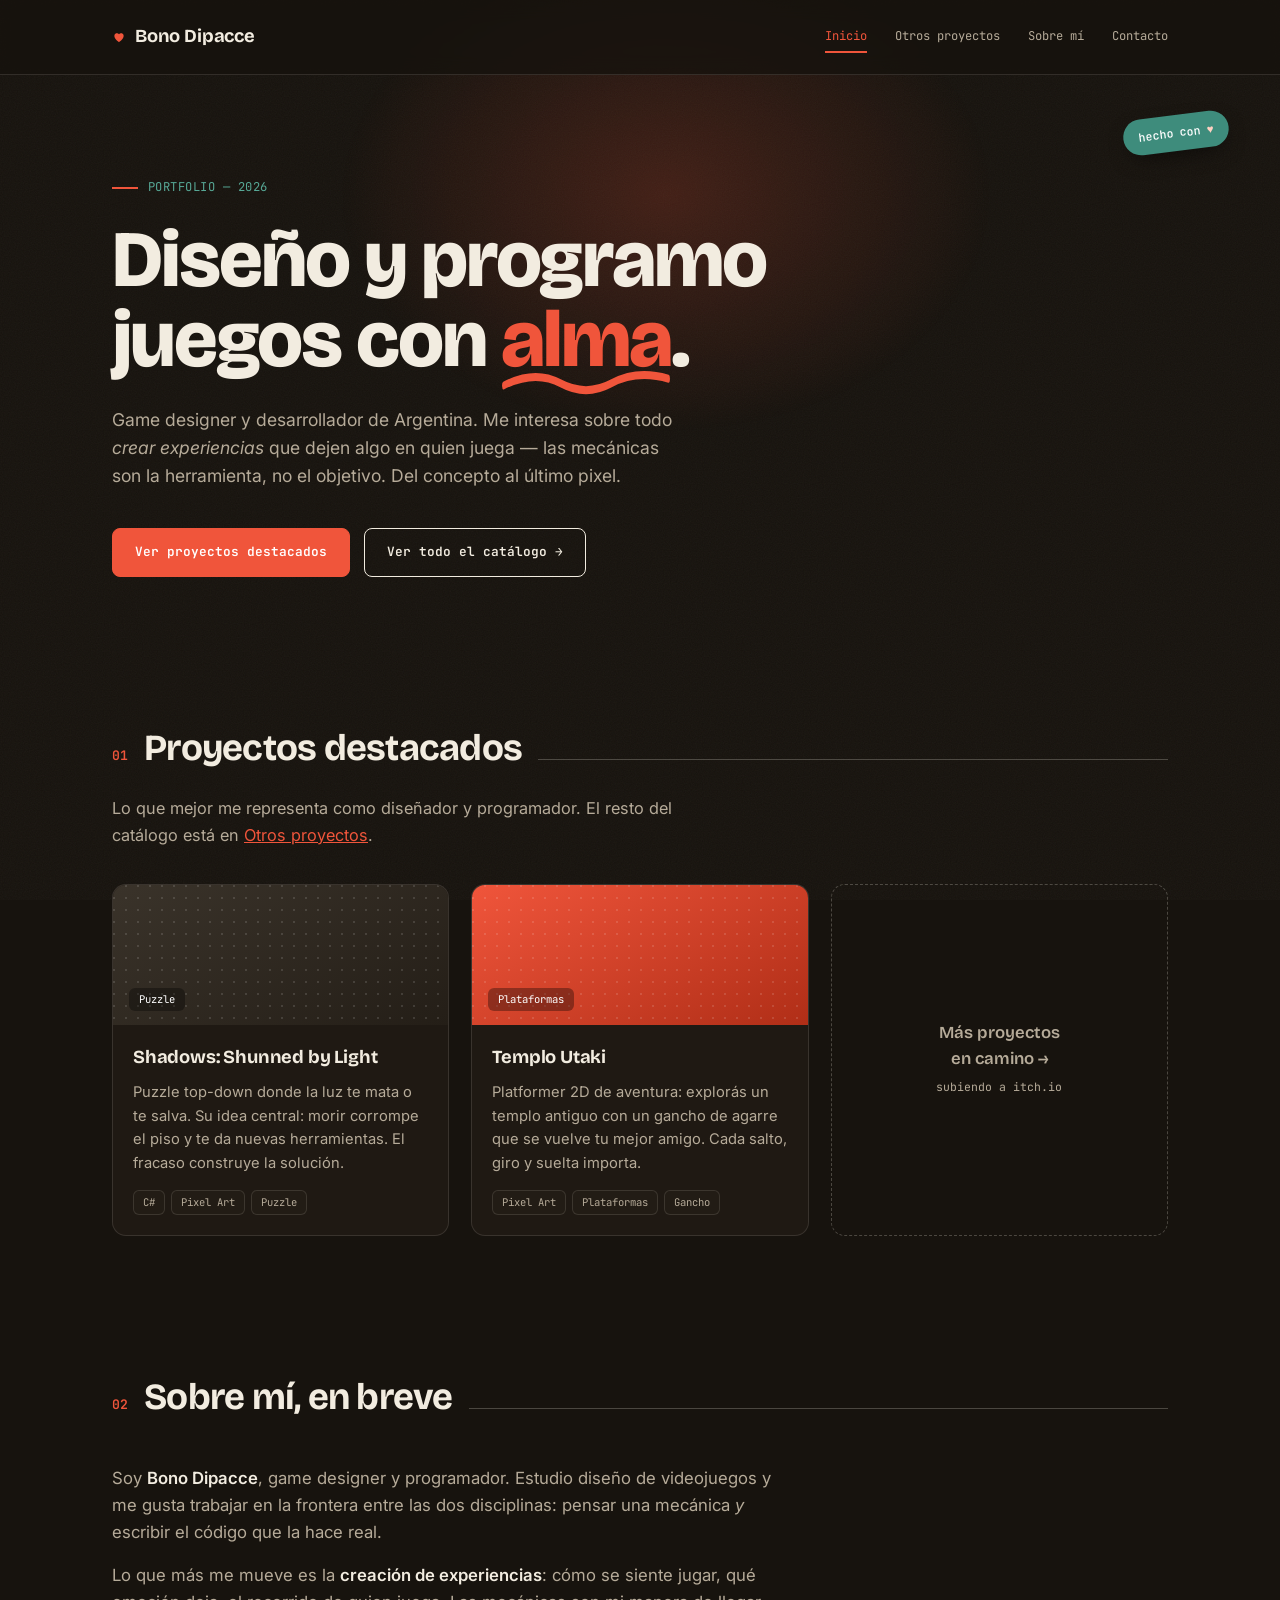
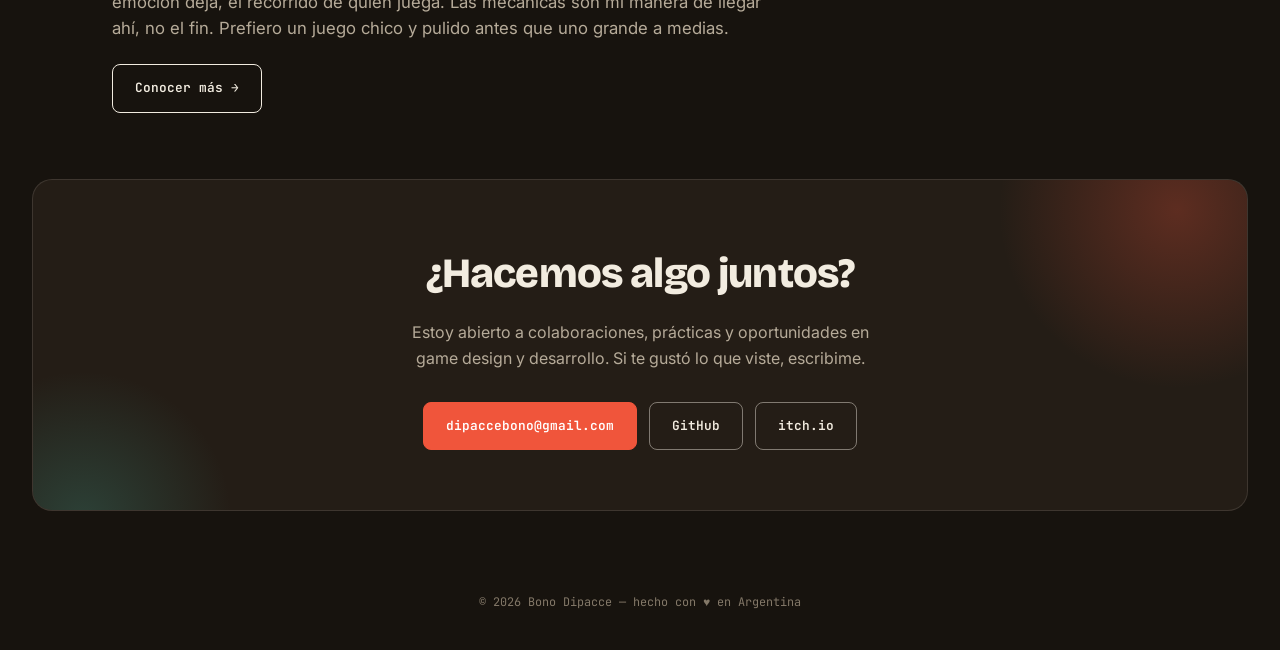
==== index.html @ 9566a3e2 "Portfolio inicial: sitio de game design/dev con casos de proyecto Co-Authored-By: Claude Opus 4.8 <n" ====
<!DOCTYPE html>
<html lang="es">
<head>
<meta charset="UTF-8">
<meta name="viewport" content="width=device-width, initial-scale=1.0">
<title>Bono Dipacce — Game Designer & Programador</title>
<link rel="preconnect" href="https://fonts.googleapis.com">
<link rel="preconnect" href="https://fonts.gstatic.com" crossorigin>
<link href="https://fonts.googleapis.com/css2?family=Bricolage+Grotesque:opsz,wght@12..96,400;12..96,600;12..96,700;12..96,800&family=Inter:wght@400;500;600&family=JetBrains+Mono:wght@400;500;600&display=swap" rel="stylesheet">
<link rel="stylesheet" href="style.css">
</head>
<body>

<header>
  <nav class="wrap">
    <div class="logo"><span class="logo-mark"></span>Bono Dipacce</div>
    <div class="navlinks">
      <a href="index.html" class="active">Inicio</a>
      <a href="proyectos.html">Otros proyectos</a>
      <a href="sobre-mi.html">Sobre mí</a>
      <a href="#contacto">Contacto</a>
    </div>
  </nav>
</header>

<section class="hero">
  <div class="hero-glow"></div>
  <span class="love-badge">hecho con <b>♥</b></span>
  <div class="wrap">
    <div class="eyebrow">PORTFOLIO — 2026</div>
    <h1 class="title">Diseño y programo<br>juegos con <em>alma</em>.</h1>
    <p class="hero-desc">Game designer y desarrollador de Argentina. Me interesa sobre todo <em>crear experiencias</em> que dejen algo en quien juega — las mecánicas son la herramienta, no el objetivo. Del concepto al último pixel.</p>
    <div class="hero-cta">
      <a href="#destacados" class="btn btn-fill">Ver proyectos destacados</a>
      <a href="proyectos.html" class="btn btn-ghost">Ver todo el catálogo →</a>
    </div>
  </div>
</section>

<section class="section" id="destacados">
  <div class="wrap">
    <div class="section-head">
      <span class="section-num">01</span>
      <span class="section-title">Proyectos destacados</span>
      <span class="section-line"></span>
    </div>
    <p class="section-sub">Lo que mejor me representa como diseñador y programador. El resto del catálogo está en <a href="proyectos.html" style="color:var(--red); text-decoration:underline;">Otros proyectos</a>.</p>

    <div class="grid">

      <!-- PROYECTO DESTACADO 1 — SHADOWS -->
      <a href="proyecto-shadows.html" class="card">
        <div class="card-art art-3d"><span class="card-chip">Puzzle</span></div>
        <div class="card-body">
          <div class="card-title">Shadows: Shunned by Light</div>
          <p class="card-desc">Puzzle top-down donde la luz te mata o te salva. Su idea central: morir corrompe el piso y te da nuevas herramientas. El fracaso construye la solución.</p>
          <div class="pills"><span class="pill">C#</span><span class="pill">Pixel Art</span><span class="pill">Puzzle</span></div>
        </div>
      </a>

      <!-- PROYECTO DESTACADO 2 — TEMPLO UTAKI -->
      <a href="proyecto-templo-utaki.html" class="card">
        <div class="card-art art-2d"><span class="card-chip">Plataformas</span></div>
        <div class="card-body">
          <div class="card-title">Templo Utaki</div>
          <p class="card-desc">Platformer 2D de aventura: explorás un templo antiguo con un gancho de agarre que se vuelve tu mejor amigo. Cada salto, giro y suelta importa.</p>
          <div class="pills"><span class="pill">Pixel Art</span><span class="pill">Plataformas</span><span class="pill">Gancho</span></div>
        </div>
      </a>

      <!-- PROYECTO DESTACADO 3 — PRÓXIMAMENTE -->
      <a href="proyectos.html" class="card-more">
        <span>Más proyectos<br>en camino →<br><small style="font-family:var(--font-mono);font-size:0.72rem;font-weight:400;">subiendo a itch.io</small></span>
      </a>

    </div>
  </div>
</section>

<section class="section" id="about-preview">
  <div class="wrap">
    <div class="section-head">
      <span class="section-num">02</span>
      <span class="section-title">Sobre mí, en breve</span>
      <span class="section-line"></span>
    </div>
    <div class="about-grid" style="grid-template-columns:1fr;">
      <div class="about-text">
        <p>Soy <strong>Bono Dipacce</strong>, game designer y programador. Estudio diseño de videojuegos y me gusta trabajar en la frontera entre las dos disciplinas: pensar una mecánica <em>y</em> escribir el código que la hace real.</p>
        <p>Lo que más me mueve es la <strong>creación de experiencias</strong>: cómo se siente jugar, qué emoción deja, el recorrido de quien juega. Las mecánicas son mi manera de llegar ahí, no el fin. Prefiero un juego chico y pulido antes que uno grande a medias.</p>
        <a href="sobre-mi.html" class="btn btn-ghost" style="margin-top:6px;">Conocer más →</a>
      </div>
    </div>
  </div>
</section>

<section id="contacto">
  <div class="contact">
    <h2>¿Hacemos algo juntos?</h2>
    <p>Estoy abierto a colaboraciones, prácticas y oportunidades en game design y desarrollo. Si te gustó lo que viste, escribime.</p>
    <div class="contact-links">
      <a href="mailto:dipaccebono@gmail.com" class="btn btn-fill">dipaccebono@gmail.com</a>
      <a href="https://github.com/Lyed01" target="_blank" rel="noopener" class="btn btn-ghost">GitHub</a>
      <a href="https://lyed01.itch.io" target="_blank" rel="noopener" class="btn btn-ghost">itch.io</a>
    </div>
  </div>
</section>

<footer class="site-footer">© 2026 Bono Dipacce — hecho con ♥ en Argentina</footer>

</body>
</html>
---- style.css ----
:root{
  /* Fondo oscuro cálido — espresso, no negro puro */
  --paper: #17130E;
  --paper-soft: #221C15;
  --card: #1F1913;
  --panel: #241D16;
  --ink: #F2ECE0;
  --ink-soft: #B6AB99;
  --ink-faint: #837868;
  /* Acento primario: bermellón, más vivo sobre oscuro */
  --red: #F0553B;
  --red-deep: #D2402A;
  /* Acento secundario de apoyo: teal cálido */
  --teal: #3E8C7C;
  --teal-soft: #57A896;
  --line: rgba(242,236,224,0.12);
  --line-strong: rgba(242,236,224,0.24);
  --shadow: rgba(0,0,0,0.5);
  --font-display: 'Bricolage Grotesque', system-ui, sans-serif;
  --font-body: 'Inter', system-ui, sans-serif;
  --font-mono: 'JetBrains Mono', monospace;
}

*{ box-sizing:border-box; margin:0; padding:0; }
html{ scroll-behavior:smooth; }
body{
  background: var(--paper);
  color: var(--ink);
  font-family: var(--font-body);
  line-height: 1.6;
  overflow-x:hidden;
  -webkit-font-smoothing: antialiased;
}
/* Grano muy sutil — toque hecho a mano */
body::before{
  content:'';
  position: fixed; inset:0;
  pointer-events:none; z-index:0;
  opacity: 0.045;
  background-image: url("data:image/svg+xml,%3Csvg xmlns='http://www.w3.org/2000/svg' width='140' height='140'%3E%3Cfilter id='n'%3E%3CfeTurbulence type='fractalNoise' baseFrequency='0.85' numOctaves='2' stitchTiles='stitch'/%3E%3C/filter%3E%3Crect width='100%25' height='100%25' filter='url(%23n)'/%3E%3C/svg%3E");
}
::selection{ background: var(--red); color: #fff; }
a{ color:inherit; text-decoration:none; }
:focus-visible{ outline: 3px solid var(--red); outline-offset: 3px; }
.wrap{ max-width: 1120px; margin:0 auto; padding: 0 32px; position:relative; z-index:1; }

/* NAV */
header{
  position: sticky; top:0; z-index:50;
  background: rgba(23,19,14,0.78);
  backdrop-filter: blur(10px);
  border-bottom: 1px solid var(--line);
}
nav.wrap{ display:flex; align-items:center; justify-content:space-between; height: 74px; }
.logo{
  font-family: var(--font-display);
  font-weight: 700; font-size: 1.15rem; letter-spacing:-0.01em;
  display:flex; align-items:center; gap:9px;
}
/* Corazón rojo en vez del típico puntito */
.logo-mark{
  width: 14px; height:14px; flex:none;
  background: var(--red);
  -webkit-mask: url("data:image/svg+xml,%3Csvg xmlns='http://www.w3.org/2000/svg' viewBox='0 0 24 24'%3E%3Cpath d='M12 21s-8-5.4-8-11a4.5 4.5 0 0 1 8-2.8A4.5 4.5 0 0 1 20 10c0 5.6-8 11-8 11z'/%3E%3C/svg%3E") center/contain no-repeat;
          mask: url("data:image/svg+xml,%3Csvg xmlns='http://www.w3.org/2000/svg' viewBox='0 0 24 24'%3E%3Cpath d='M12 21s-8-5.4-8-11a4.5 4.5 0 0 1 8-2.8A4.5 4.5 0 0 1 20 10c0 5.6-8 11-8 11z'/%3E%3C/svg%3E") center/contain no-repeat;
}
.navlinks{ display:flex; gap:28px; font-family: var(--font-mono); font-size:0.76rem; color: var(--ink-soft); }
.navlinks a{ position:relative; padding:4px 0; transition:color .2s; }
.navlinks a:hover, .navlinks a.active{ color: var(--red); }
.navlinks a::after{
  content:''; position:absolute; left:0; bottom:-2px; height:2px; width:0%;
  background: var(--red); transition: width .25s ease;
}
.navlinks a:hover::after, .navlinks a.active::after{ width:100%; }
@media (max-width:640px){ .navlinks{ gap:16px; font-size:0.7rem; } }

/* HERO */
.hero{ position:relative; padding: 96px 0 76px; }
.hero-glow{
  position:absolute; top:-120px; left:52%; transform:translateX(-50%);
  width: 660px; height: 480px;
  background: radial-gradient(ellipse at center, rgba(240,85,59,0.20) 0%, transparent 70%);
  z-index:0; pointer-events:none;
}
.eyebrow{
  font-family: var(--font-mono); font-size:0.76rem; color: var(--teal-soft);
  letter-spacing:0.04em; display:inline-flex; align-items:center; gap:10px; margin-bottom:22px;
  text-transform:uppercase;
}
.eyebrow::before{ content:''; width:26px; height:2px; background: var(--red); }
h1.title{
  font-family: var(--font-display); font-weight:800; font-optical-sizing:auto;
  font-size: clamp(2.6rem, 6.5vw, 5rem); line-height:1.0; letter-spacing:-0.025em;
}
/* Palabra acentuada con subrayado dibujado a mano */
h1.title em{
  font-style: normal; color: var(--red); position:relative;
  padding-bottom: 0.12em;
  background-image: url("data:image/svg+xml,%3Csvg xmlns='http://www.w3.org/2000/svg' width='200' height='14' viewBox='0 0 200 14' preserveAspectRatio='none'%3E%3Cpath d='M3 9 Q 40 2 70 8 T 130 8 T 197 6' stroke='%23F0553B' stroke-width='3.5' fill='none' stroke-linecap='round'/%3E%3C/svg%3E");
  background-repeat:no-repeat; background-position: left bottom; background-size: 100% 0.4em;
}
.hero-desc{ max-width:560px; margin-top:26px; color: var(--ink-soft); font-size:1.1rem; }
.hero-cta{ margin-top:38px; display:flex; gap:14px; flex-wrap:wrap; }

/* Sticker rotado "hecho con amor" */
.love-badge{
  position:absolute; top: 40px; right: 4%;
  font-family: var(--font-mono); font-size:0.72rem; font-weight:500;
  color:#fff; background: var(--teal);
  padding: 9px 15px; border-radius: 999px;
  transform: rotate(-7deg);
  box-shadow: 0 8px 22px -8px rgba(0,0,0,0.6);
  display:inline-flex; align-items:center; gap:6px; z-index:2;
}
.love-badge b{ color:#FFD1C2; font-weight:700; }
@media (max-width:760px){ .love-badge{ display:none; } }

/* BOTONES — rectangulares con esquina apenas suave (editorial) */
.btn{
  font-family: var(--font-mono); font-size:0.8rem; font-weight:600;
  padding: 13px 22px; border-radius: 8px; border: 1.5px solid var(--ink);
  display:inline-flex; align-items:center; gap:8px; cursor:pointer; background:transparent;
  color: var(--ink);
  transition: transform .14s ease, background .14s ease, color .14s ease, box-shadow .14s ease;
}
.btn-fill{ background: var(--red); border-color: var(--red); color:#fff; }
.btn:hover{ transform: translateY(-2px); box-shadow: 0 8px 18px -8px rgba(0,0,0,0.6); }
.btn-fill:hover{ background: var(--red-deep); border-color: var(--red-deep); }
.btn-ghost:hover{ background: var(--ink); color: var(--paper); border-color: var(--ink); }

/* SECCIONES */
.section{ padding: 66px 0; position:relative; z-index:1; }
.section-head{ display:flex; align-items:baseline; gap:16px; margin-bottom:38px; }
.section-num{ font-family: var(--font-mono); color: var(--red); font-size:0.82rem; font-weight:600; }
.section-title{ font-family: var(--font-display); font-weight:700; font-size: clamp(1.6rem, 3.2vw, 2.3rem); letter-spacing:-0.02em; }
.section-line{ flex:1; height:1px; background: var(--line-strong); }
.section-sub{ color: var(--ink-soft); max-width: 62ch; margin-top: -20px; margin-bottom: 36px; font-size:1.02rem; }

/* CARDS */
.grid{ display:grid; grid-template-columns: repeat(3,1fr); gap:22px; }
@media (max-width:900px){ .grid{ grid-template-columns: repeat(2,1fr); } }
@media (max-width:600px){ .grid{ grid-template-columns: 1fr; } }

.card{
  background: var(--card); border:1px solid var(--line); border-radius: 14px;
  overflow:hidden; display:flex; flex-direction:column;
  transition: transform .2s ease, box-shadow .2s ease, border-color .2s ease;
}
.card:hover{ transform: translateY(-5px); box-shadow: 0 24px 40px -22px rgba(0,0,0,0.7); border-color: var(--line-strong); }
.card-art{ height:140px; position:relative; display:flex; align-items:flex-end; padding:14px 16px; overflow:hidden; }
/* Duotonos curados dentro de la paleta */
.art-3d{ background: linear-gradient(150deg, #3A332A, #241E17); }
.art-2d{ background: linear-gradient(150deg, #F0553B, #B02E17); }
.art-code{ background: linear-gradient(150deg, #3E8C7C, #17403A); }
.art-doc{ background: linear-gradient(150deg, #6E6456, #423A30); }
/* Trama de puntos sobre el arte de la card */
.card-art::after{
  content:''; position:absolute; inset:0; opacity:0.14; pointer-events:none;
  background-image: radial-gradient(circle at 1px 1px, rgba(255,255,255,0.9) 1px, transparent 0);
  background-size: 12px 12px;
}
.card-chip{
  font-family: var(--font-mono); font-size:0.66rem; color:#fff;
  background: rgba(0,0,0,0.34); padding:3px 10px; border-radius: 6px; position:relative; z-index:1;
}
.card-body{ padding: 18px 20px 20px; display:flex; flex-direction:column; gap:9px; flex:1; }
.card-tag{ font-family: var(--font-mono); font-size:0.66rem; text-transform:uppercase; letter-spacing:0.05em; font-weight:600; color: var(--teal-soft); }
.card-title{ font-family: var(--font-display); font-weight:700; font-size:1.15rem; letter-spacing:-0.01em; }
.card-desc{ color: var(--ink-soft); font-size:0.92rem; flex:1; }
.pills{ display:flex; flex-wrap:wrap; gap:6px; margin-top:6px; }
.pill{
  font-family: var(--font-mono); font-size:0.66rem; background: var(--paper-soft); color: var(--ink-soft);
  padding: 3px 9px; border-radius: 6px; border: 1px solid var(--line);
}

.card-more{
  background: transparent; border: 1.5px dashed var(--line-strong); border-radius:14px;
  display:flex; align-items:center; justify-content:center; text-align:center;
  padding: 30px; min-height: 100%; color: var(--ink-soft); transition: border-color .2s ease, color .2s ease;
}
.card-more:hover{ border-color: var(--red); color: var(--red); }
.card-more span{ font-family: var(--font-display); font-weight:600; font-size:1.05rem; }

/* SKILLS */
.skills{ display:grid; grid-template-columns: repeat(4,1fr); gap:18px; }
@media (max-width:860px){ .skills{ grid-template-columns: repeat(2,1fr); } }
@media (max-width:520px){ .skills{ grid-template-columns: 1fr; } }
.skill-card{ border:1px solid var(--line); border-radius:14px; padding:22px; background:var(--card); }
.skill-card .icon{
  width:38px; height:38px; border-radius: 9px; margin-bottom:14px;
  display:flex; align-items:center; justify-content:center;
  font-family: var(--font-mono); font-size:0.85rem; font-weight:700; color:#fff;
}
.skill-card h3{ font-family: var(--font-display); font-weight:700; font-size:1.05rem; margin-bottom:9px; letter-spacing:-0.01em; }
.skill-card ul{ list-style:none; color: var(--ink-soft); font-size:0.88rem; display:flex; flex-direction:column; gap:6px; }
.skill-card li{ display:flex; gap:7px; }
.skill-card li::before{ content:'—'; color: var(--red); flex:none; }

/* CONTACTO */
.contact{
  background: var(--panel); color: var(--ink); border-radius: 20px;
  padding: 60px 44px; text-align:center; margin: 0 32px 82px; position:relative; overflow:hidden;
  border: 1px solid var(--line);
}
.contact::before{
  content:''; position:absolute; width:360px; height:360px;
  background: radial-gradient(circle, var(--red) 0%, transparent 70%);
  top:-150px; right:-110px; opacity:0.28;
}
.contact::after{
  content:''; position:absolute; width:300px; height:300px;
  background: radial-gradient(circle, var(--teal) 0%, transparent 70%);
  bottom:-160px; left:-100px; opacity:0.32;
}
.contact h2{ font-family: var(--font-display); font-weight:800; font-size: clamp(1.8rem,4.2vw,2.6rem); letter-spacing:-0.02em; position:relative; }
.contact p{ color: var(--ink-soft); margin:14px auto 30px; max-width:46ch; position:relative; }
.contact-links{ display:flex; gap:12px; justify-content:center; flex-wrap:wrap; position:relative; }
.contact .btn{ border-color: rgba(242,236,224,0.45); color: var(--ink); }
.contact .btn:hover{ background: var(--ink); color: var(--paper); border-color: var(--ink); }
.contact .btn-fill{ background: var(--red); border-color: var(--red); color:#fff; }
.contact .btn-fill:hover{ background: var(--red-deep); border-color: var(--red-deep); }

footer.site-footer{
  text-align:center; font-family: var(--font-mono); font-size:0.74rem; color: var(--ink-faint); padding-bottom:38px;
}

/* PÁGINA SOBRE MÍ */
.about-grid{ display:grid; grid-template-columns: 1.3fr 1fr; gap:54px; }
@media (max-width:800px){ .about-grid{ grid-template-columns:1fr; } }
.about-text p{ color: var(--ink-soft); font-size:1.05rem; margin-bottom:16px; max-width:60ch; }
.about-text strong{ color: var(--ink); font-weight:600; }
.stat-card{ background: var(--card); border:1px solid var(--line); border-radius:12px; padding:20px 22px; margin-bottom:12px; }
.stat-card .k{ font-family: var(--font-mono); font-size:0.7rem; color: var(--ink-faint); text-transform:uppercase; letter-spacing:0.06em; }
.stat-card .v{ font-family: var(--font-display); font-weight:700; font-size:1.08rem; margin-top:5px; letter-spacing:-0.01em; }

.timeline{ display:flex; flex-direction:column; gap:0; margin-top: 10px; }
.tl-item{ display:flex; gap:20px; padding: 18px 0; border-top:1px solid var(--line); }
.tl-item:first-child{ border-top:none; }
.tl-when{ font-family: var(--font-mono); font-size:0.76rem; color: var(--red); min-width: 90px; }
.tl-what strong{ font-family: var(--font-display); font-weight:700; }
.tl-what p{ color: var(--ink-soft); font-size:0.92rem; margin-top:2px; }

/* ============================================================
   PLANTILLA DE CASO DE PROYECTO (proyecto-*.html)
   ============================================================ */

.backlink{
  font-family: var(--font-mono); font-size:0.76rem; color: var(--ink-soft);
  display:inline-flex; align-items:center; gap:8px; margin-top: 40px; transition: color .2s, gap .2s;
}
.backlink:hover{ color: var(--red); gap:12px; }

/* Hero del proyecto */
.proj-hero{ padding: 30px 0 34px; position:relative; }
.proj-kicker{
  font-family: var(--font-mono); font-size:0.74rem; color: var(--teal-soft);
  text-transform:uppercase; letter-spacing:0.05em; display:flex; align-items:center; gap:10px; margin-bottom:18px;
}
.proj-kicker::before{ content:''; width:24px; height:2px; background: var(--red); }
.proj-title{
  font-family: var(--font-display); font-weight:800; letter-spacing:-0.025em; line-height:1.02;
  font-size: clamp(2.4rem, 6vw, 4.2rem);
}
.proj-lead{ max-width: 640px; margin-top:20px; color: var(--ink-soft); font-size:1.14rem; }
.proj-cta{ margin-top:30px; display:flex; gap:12px; flex-wrap:wrap; }

/* Barra de metadatos */
.proj-meta{
  display:grid; grid-template-columns: repeat(auto-fit, minmax(140px,1fr)); gap:1px;
  background: var(--line); border:1px solid var(--line); border-radius:14px; overflow:hidden;
  margin-top: 44px;
}
.proj-meta .m{ background: var(--card); padding: 18px 20px; }
.proj-meta .m .k{ font-family: var(--font-mono); font-size:0.68rem; text-transform:uppercase; letter-spacing:0.05em; color: var(--ink-faint); }
.proj-meta .m .v{ font-family: var(--font-display); font-weight:700; font-size:1rem; margin-top:6px; letter-spacing:-0.01em; }

/* Portada / imagen grande */
.shot{
  position:relative; border:1px solid var(--line); border-radius:16px; overflow:hidden;
  background: linear-gradient(150deg, var(--paper-soft), var(--card));
  display:flex; align-items:center; justify-content:center; text-align:center;
  aspect-ratio: 16 / 9; color: var(--ink-faint);
}
.shot img{ width:100%; height:100%; object-fit:cover; display:block; }
.shot.empty::after{
  content: attr(data-label); font-family: var(--font-mono); font-size:0.78rem;
  padding: 0 20px; opacity: 0.8; white-space:pre-line;
}
.shot.empty{ border-style: dashed; border-color: var(--line-strong); }
.proj-cover{ margin-top: 40px; aspect-ratio: 21 / 9; }

/* Bloques de contenido */
.prose{ max-width: 66ch; }
.prose p{ color: var(--ink-soft); font-size:1.06rem; margin-bottom:16px; }
.prose p strong{ color: var(--ink); font-weight:600; }

/* Pilares de diseño */
.pillars{ display:grid; grid-template-columns: repeat(3,1fr); gap:18px; margin-top: 8px; }
@media (max-width:760px){ .pillars{ grid-template-columns:1fr; } }
.pillar{ background: var(--card); border:1px solid var(--line); border-radius:14px; padding:24px; }
.pillar .n{ font-family: var(--font-mono); font-size:0.8rem; color: var(--red); font-weight:600; }
.pillar h3{ font-family: var(--font-display); font-weight:700; font-size:1.12rem; margin:10px 0 8px; letter-spacing:-0.01em; }
.pillar p{ color: var(--ink-soft); font-size:0.92rem; }

/* Feature: texto + imagen alternados */
.feature{ display:grid; grid-template-columns: 1fr 1fr; gap:44px; align-items:center; margin-top: 36px; }
.feature:nth-child(even) .feature-media{ order:-1; }
@media (max-width:820px){ .feature{ grid-template-columns:1fr; gap:24px; } .feature:nth-child(even) .feature-media{ order:0; } }
.feature h3{ font-family: var(--font-display); font-weight:700; font-size:1.35rem; letter-spacing:-0.01em; margin-bottom:12px; }
.feature h3 .tag{ font-family: var(--font-mono); font-size:0.7rem; color: var(--teal-soft); display:block; text-transform:uppercase; letter-spacing:0.05em; margin-bottom:6px; }
.feature p{ color: var(--ink-soft); font-size:1rem; }

/* Callout destacado */
.callout{
  border-left: 3px solid var(--red); background: var(--panel);
  border-radius: 0 12px 12px 0; padding: 22px 26px; margin: 6px 0;
}
.callout p{ font-family: var(--font-display); font-weight:600; font-size:1.15rem; color: var(--ink); letter-spacing:-0.01em; }
.callout .who{ font-family: var(--font-mono); font-size:0.74rem; color: var(--ink-faint); margin-top:8px; }

/* Galería */
.gallery{ display:grid; grid-template-columns: repeat(2,1fr); gap:16px; }
@media (max-width:640px){ .gallery{ grid-template-columns:1fr; } }

/* Créditos */
.credits{ display:grid; grid-template-columns: repeat(auto-fit,minmax(200px,1fr)); gap:14px; }
.credit{ background: var(--card); border:1px solid var(--line); border-radius:12px; padding:18px 20px; }
.credit .role{ font-family: var(--font-mono); font-size:0.68rem; text-transform:uppercase; letter-spacing:0.05em; color: var(--ink-faint); }
.credit .name{ font-family: var(--font-display); font-weight:700; margin-top:5px; }

.next-proj{
  display:flex; align-items:center; justify-content:space-between; gap:20px; flex-wrap:wrap;
  border-top:1px solid var(--line-strong); padding-top: 30px; margin-top: 20px;
}
.next-proj .lbl{ font-family: var(--font-mono); font-size:0.72rem; color: var(--ink-faint); text-transform:uppercase; letter-spacing:0.05em; }
.next-proj .nm{ font-family: var(--font-display); font-weight:700; font-size:1.5rem; letter-spacing:-0.01em; }

@media (prefers-reduced-motion: reduce){ *{ animation:none !important; transition:none !important; scroll-behavior:auto !important; } }
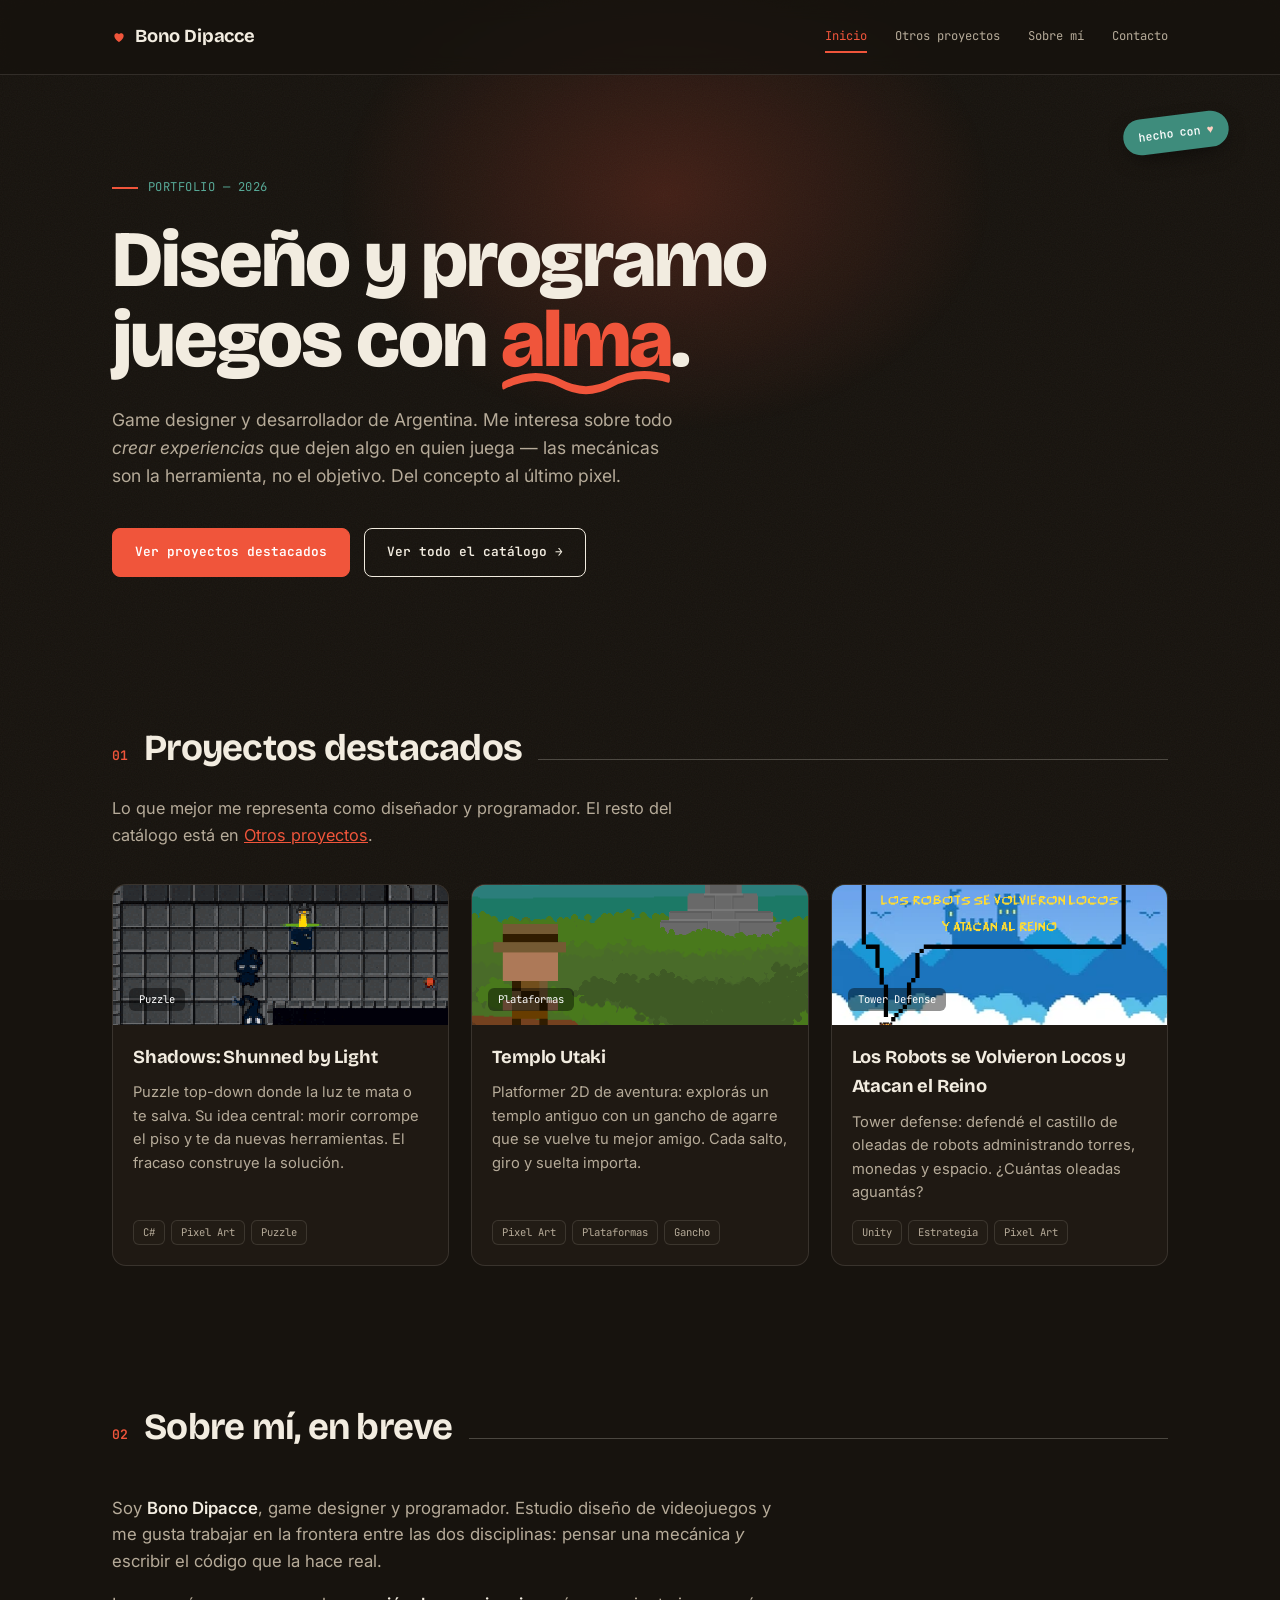
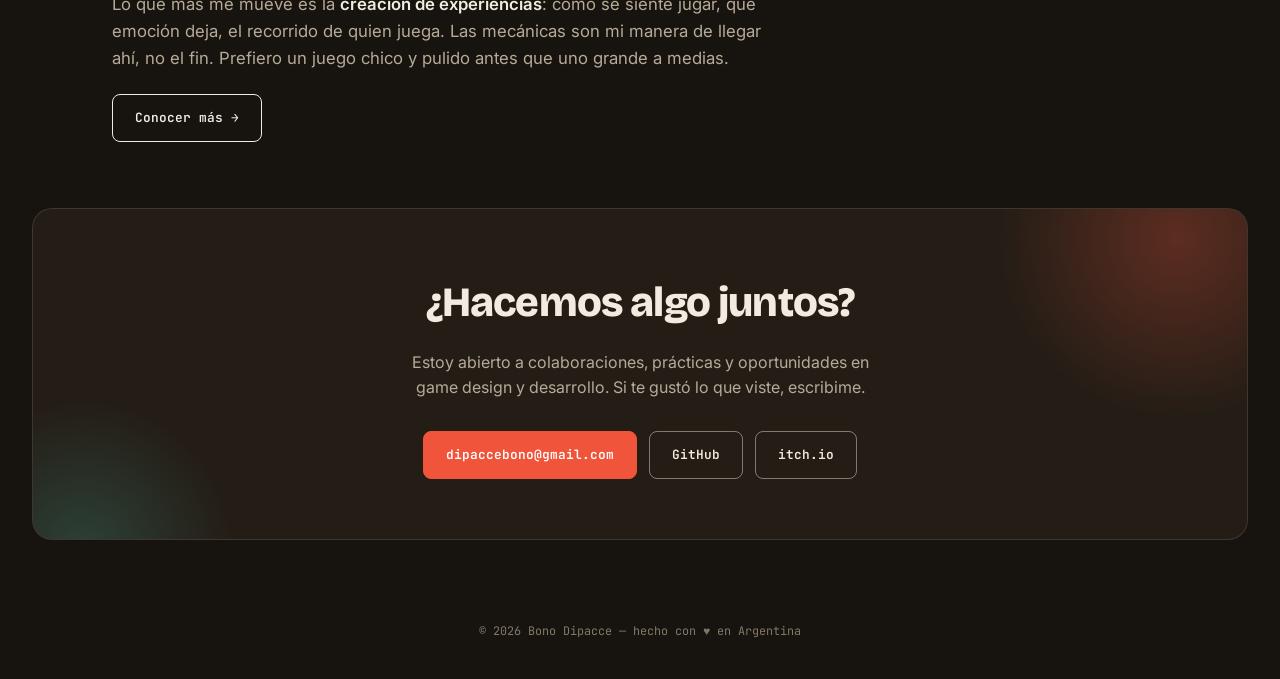
==== commit 0bf0a645: "Agrega proyecto Los Robots, imagenes reales de itch y miniaturas en cards - Nuevo caso: Los Robots s" ====
--- a/index.html
+++ b/index.html
@@ -50,7 +50,7 @@
 
       <!-- PROYECTO DESTACADO 1 — SHADOWS -->
       <a href="proyecto-shadows.html" class="card">
-        <div class="card-art art-3d"><span class="card-chip">Puzzle</span></div>
+        <div class="card-art art-3d has-img"><img src="img/shadows-cover.gif" alt="Portada de Shadows" class="pixel"><span class="card-chip">Puzzle</span></div>
         <div class="card-body">
           <div class="card-title">Shadows: Shunned by Light</div>
           <p class="card-desc">Puzzle top-down donde la luz te mata o te salva. Su idea central: morir corrompe el piso y te da nuevas herramientas. El fracaso construye la solución.</p>
@@ -60,7 +60,7 @@
 
       <!-- PROYECTO DESTACADO 2 — TEMPLO UTAKI -->
       <a href="proyecto-templo-utaki.html" class="card">
-        <div class="card-art art-2d"><span class="card-chip">Plataformas</span></div>
+        <div class="card-art art-2d has-img"><img src="img/utaki-cover.png" alt="Portada de Templo Utaki"><span class="card-chip">Plataformas</span></div>
         <div class="card-body">
           <div class="card-title">Templo Utaki</div>
           <p class="card-desc">Platformer 2D de aventura: explorás un templo antiguo con un gancho de agarre que se vuelve tu mejor amigo. Cada salto, giro y suelta importa.</p>
@@ -68,9 +68,14 @@
         </div>
       </a>
 
-      <!-- PROYECTO DESTACADO 3 — PRÓXIMAMENTE -->
-      <a href="proyectos.html" class="card-more">
-        <span>Más proyectos<br>en camino →<br><small style="font-family:var(--font-mono);font-size:0.72rem;font-weight:400;">subiendo a itch.io</small></span>
+      <!-- PROYECTO DESTACADO 3 — LOS ROBOTS -->
+      <a href="proyecto-robots.html" class="card">
+        <div class="card-art art-code has-img"><img src="img/robots-cover.png" alt="Portada de Los Robots se Volvieron Locos y Atacan el Reino"><span class="card-chip">Tower Defense</span></div>
+        <div class="card-body">
+          <div class="card-title">Los Robots se Volvieron Locos y Atacan el Reino</div>
+          <p class="card-desc">Tower defense: defendé el castillo de oleadas de robots administrando torres, monedas y espacio. ¿Cuántas oleadas aguantás?</p>
+          <div class="pills"><span class="pill">Unity</span><span class="pill">Estrategia</span><span class="pill">Pixel Art</span></div>
+        </div>
       </a>
 
     </div>
--- a/style.css
+++ b/style.css
@@ -159,9 +159,12 @@
   background-image: radial-gradient(circle at 1px 1px, rgba(255,255,255,0.9) 1px, transparent 0);
   background-size: 12px 12px;
 }
+.card-art img{ position:absolute; inset:0; width:100%; height:100%; object-fit:cover; z-index:0; }
+.card-art img.pixel{ image-rendering: pixelated; }
+.card-art.has-img::after{ display:none; }
 .card-chip{
   font-family: var(--font-mono); font-size:0.66rem; color:#fff;
-  background: rgba(0,0,0,0.34); padding:3px 10px; border-radius: 6px; position:relative; z-index:1;
+  background: rgba(0,0,0,0.42); padding:3px 10px; border-radius: 6px; position:relative; z-index:1;
 }
 .card-body{ padding: 18px 20px 20px; display:flex; flex-direction:column; gap:9px; flex:1; }
 .card-tag{ font-family: var(--font-mono); font-size:0.66rem; text-transform:uppercase; letter-spacing:0.05em; font-weight:600; color: var(--teal-soft); }
@@ -282,6 +285,7 @@
   aspect-ratio: 16 / 9; color: var(--ink-faint);
 }
 .shot img{ width:100%; height:100%; object-fit:cover; display:block; }
+.shot img.pixel{ image-rendering: pixelated; }
 .shot.empty::after{
   content: attr(data-label); font-family: var(--font-mono); font-size:0.78rem;
   padding: 0 20px; opacity: 0.8; white-space:pre-line;
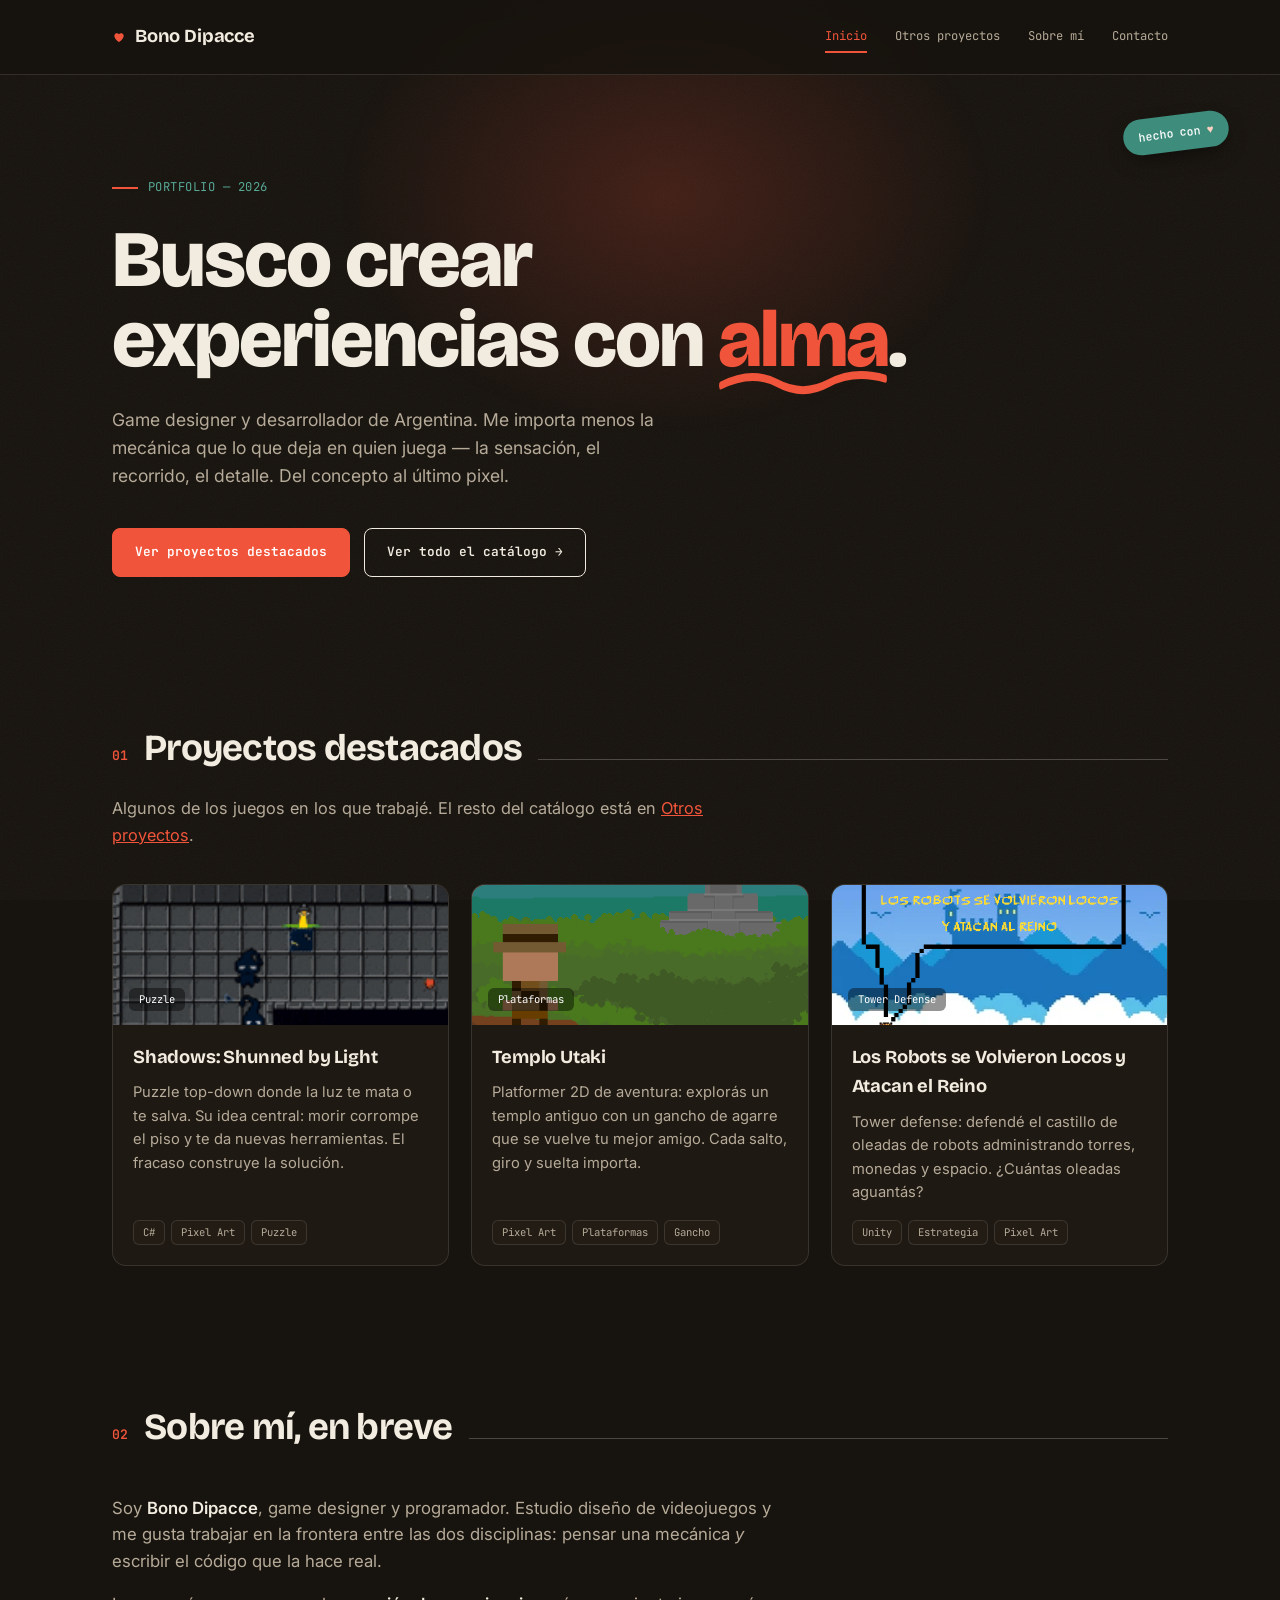
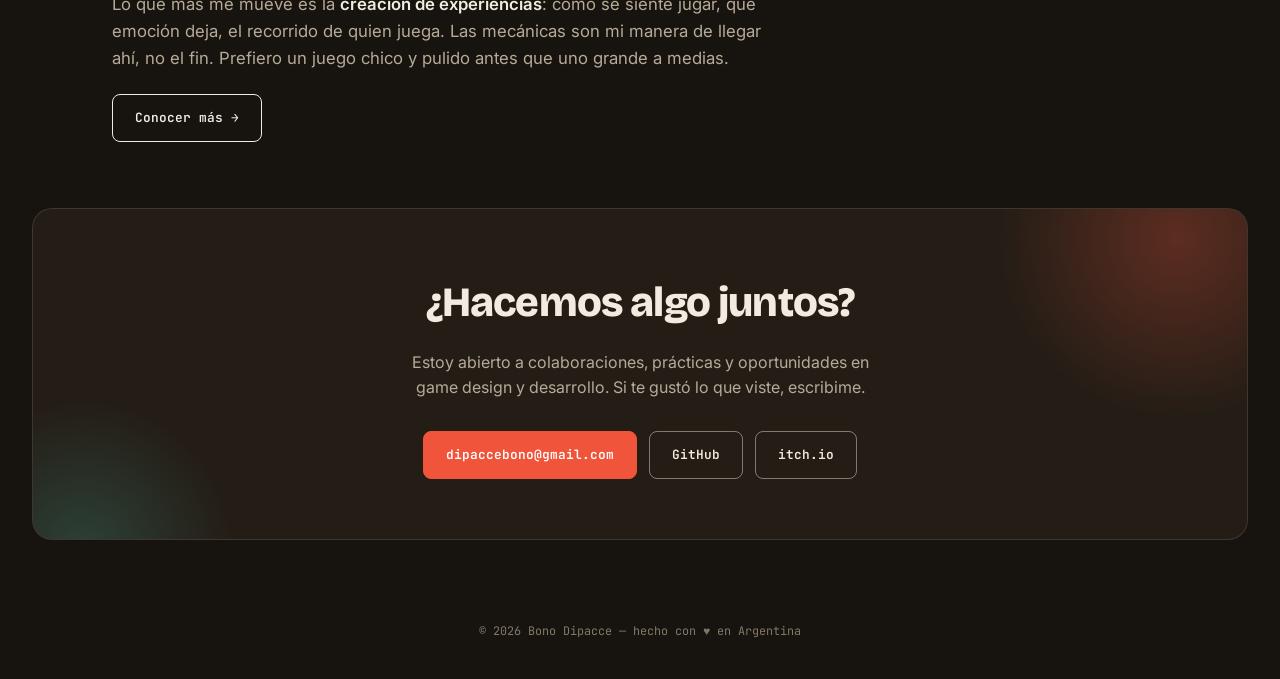
==== commit 44eb9715: "Tono mas humilde: nuevo hero y suavizado de copy en casos Co-Authored-By: Claude Opus 4.8 <noreply@a" ====
--- a/index.html
+++ b/index.html
@@ -28,8 +28,8 @@
   <span class="love-badge">hecho con <b>♥</b></span>
   <div class="wrap">
     <div class="eyebrow">PORTFOLIO — 2026</div>
-    <h1 class="title">Diseño y programo<br>juegos con <em>alma</em>.</h1>
-    <p class="hero-desc">Game designer y desarrollador de Argentina. Me interesa sobre todo <em>crear experiencias</em> que dejen algo en quien juega — las mecánicas son la herramienta, no el objetivo. Del concepto al último pixel.</p>
+    <h1 class="title">Busco crear<br>experiencias con <em>alma</em>.</h1>
+    <p class="hero-desc">Game designer y desarrollador de Argentina. Me importa menos la mecánica que lo que deja en quien juega — la sensación, el recorrido, el detalle. Del concepto al último pixel.</p>
     <div class="hero-cta">
       <a href="#destacados" class="btn btn-fill">Ver proyectos destacados</a>
       <a href="proyectos.html" class="btn btn-ghost">Ver todo el catálogo →</a>
@@ -44,7 +44,7 @@
       <span class="section-title">Proyectos destacados</span>
       <span class="section-line"></span>
     </div>
-    <p class="section-sub">Lo que mejor me representa como diseñador y programador. El resto del catálogo está en <a href="proyectos.html" style="color:var(--red); text-decoration:underline;">Otros proyectos</a>.</p>
+    <p class="section-sub">Algunos de los juegos en los que trabajé. El resto del catálogo está en <a href="proyectos.html" style="color:var(--red); text-decoration:underline;">Otros proyectos</a>.</p>
 
     <div class="grid">
 
--- a/style.css
+++ b/style.css
@@ -160,7 +160,6 @@
   background-size: 12px 12px;
 }
 .card-art img{ position:absolute; inset:0; width:100%; height:100%; object-fit:cover; z-index:0; }
-.card-art img.pixel{ image-rendering: pixelated; }
 .card-art.has-img::after{ display:none; }
 .card-chip{
   font-family: var(--font-mono); font-size:0.66rem; color:#fff;
@@ -285,7 +284,6 @@
   aspect-ratio: 16 / 9; color: var(--ink-faint);
 }
 .shot img{ width:100%; height:100%; object-fit:cover; display:block; }
-.shot img.pixel{ image-rendering: pixelated; }
 .shot.empty::after{
   content: attr(data-label); font-family: var(--font-mono); font-size:0.78rem;
   padding: 0 20px; opacity: 0.8; white-space:pre-line;
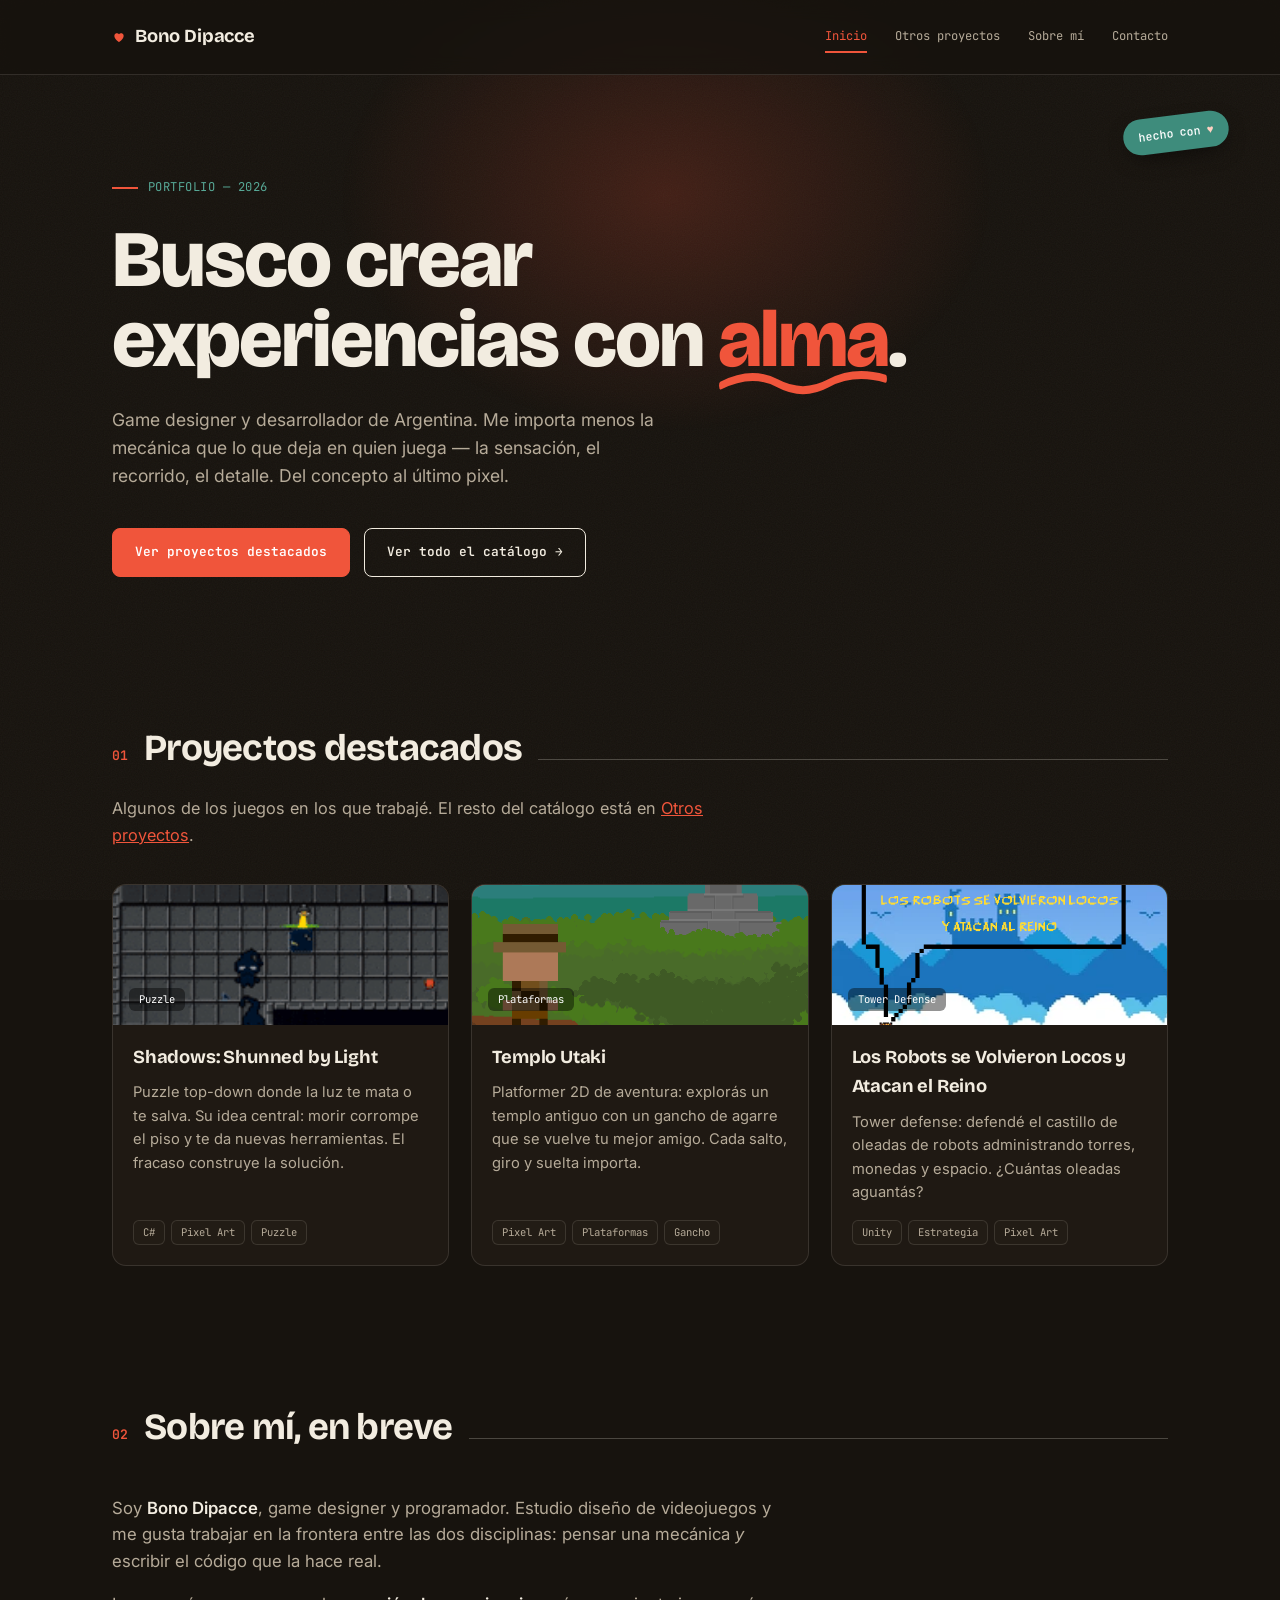
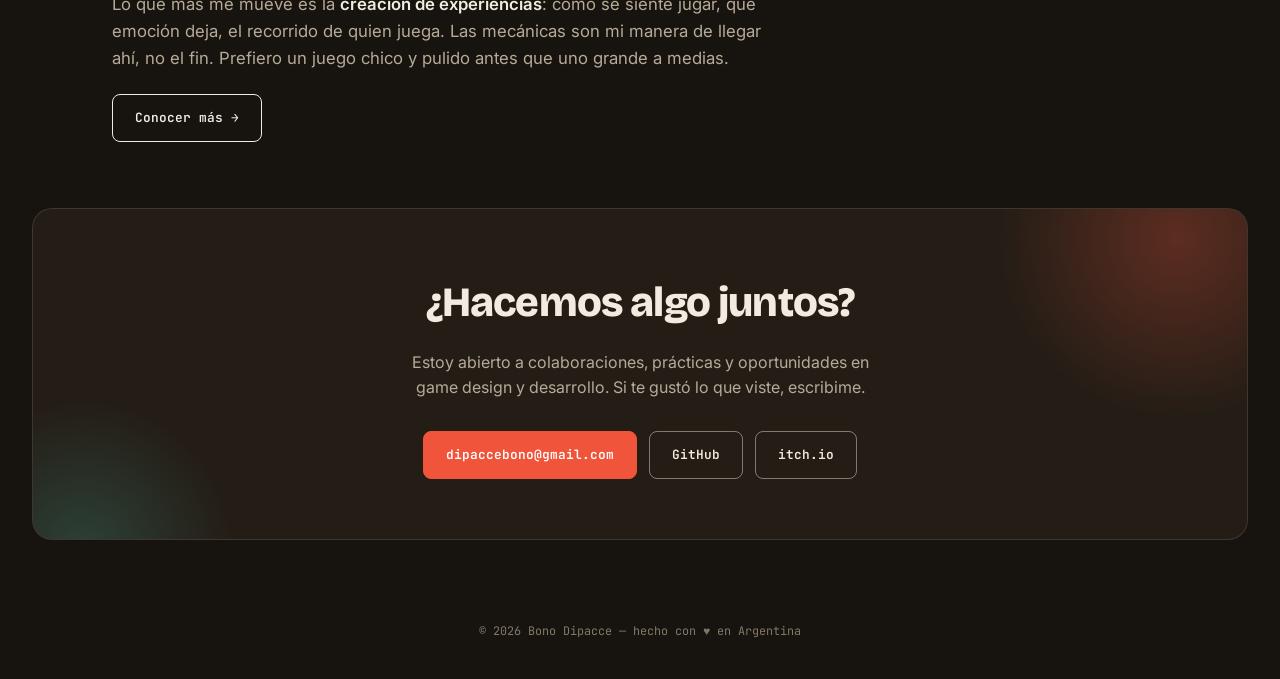
==== commit 895bcc8b: "Proceso de Shadows, favicon de Shawy, meta tags y responsive Shadows: - Seccion "Proceso e iteracion" ====
--- a/index.html
+++ b/index.html
@@ -4,6 +4,26 @@
 <meta charset="UTF-8">
 <meta name="viewport" content="width=device-width, initial-scale=1.0">
 <title>Bono Dipacce — Game Designer & Programador</title>
+<meta name="description" content="Portfolio de Bono Dipacce, game designer y programador de Argentina. Juegos hechos en Unity y C#: Shadows: Shunned by Light, Templo Utaki y Los Robots se Volvieron Locos.">
+<link rel="canonical" href="https://lyed01.github.io/">
+
+<link rel="icon" href="favicon.png" type="image/png" sizes="32x32">
+<link rel="icon" href="favicon.ico" sizes="any">
+<link rel="apple-touch-icon" href="apple-touch-icon.png">
+<meta name="theme-color" content="#17130E">
+
+<meta property="og:type" content="website">
+<meta property="og:site_name" content="Bono Dipacce — Portfolio">
+<meta property="og:locale" content="es_AR">
+<meta property="og:title" content="Bono Dipacce — Game Designer & Programador">
+<meta property="og:description" content="Game designer y programador de Argentina. Busco crear experiencias con alma — juegos hechos en Unity y C#.">
+<meta property="og:url" content="https://lyed01.github.io/">
+<meta property="og:image" content="https://lyed01.github.io/img/og-cover.png">
+<meta property="og:image:width" content="1200">
+<meta property="og:image:height" content="630">
+<meta property="og:image:alt" content="Bono Dipacce — Game Designer y Programador">
+<meta name="twitter:card" content="summary_large_image">
+
 <link rel="preconnect" href="https://fonts.googleapis.com">
 <link rel="preconnect" href="https://fonts.gstatic.com" crossorigin>
 <link href="https://fonts.googleapis.com/css2?family=Bricolage+Grotesque:opsz,wght@12..96,400;12..96,600;12..96,700;12..96,800&family=Inter:wght@400;500;600&family=JetBrains+Mono:wght@400;500;600&display=swap" rel="stylesheet">
@@ -13,7 +33,7 @@
 
 <header>
   <nav class="wrap">
-    <div class="logo"><span class="logo-mark"></span>Bono Dipacce</div>
+    <a href="index.html" class="logo"><span class="logo-mark"></span>Bono Dipacce</a>
     <div class="navlinks">
       <a href="index.html" class="active">Inicio</a>
       <a href="proyectos.html">Otros proyectos</a>
--- a/style.css
+++ b/style.css
@@ -56,7 +56,9 @@
   font-family: var(--font-display);
   font-weight: 700; font-size: 1.15rem; letter-spacing:-0.01em;
   display:flex; align-items:center; gap:9px;
-}
+  transition: opacity .18s ease;
+}
+.logo:hover{ opacity: 0.78; }
 /* Corazón rojo en vez del típico puntito */
 .logo-mark{
   width: 14px; height:14px; flex:none;
@@ -320,6 +322,31 @@
 .callout p{ font-family: var(--font-display); font-weight:600; font-size:1.15rem; color: var(--ink); letter-spacing:-0.01em; }
 .callout .who{ font-family: var(--font-mono); font-size:0.74rem; color: var(--ink-faint); margin-top:8px; }
 
+/* Iteraciones — qué se probó primero y en qué terminó */
+.iters{ display:flex; flex-direction:column; gap:2px; margin-top: 30px; }
+.iter{
+  background: var(--card); border:1px solid var(--line); padding: 24px 26px;
+  position:relative;
+}
+.iter:first-child{ border-radius: 14px 14px 0 0; }
+.iter:last-child{ border-radius: 0 0 14px 14px; }
+.iter .n{
+  font-family: var(--font-mono); font-size:0.7rem; color: var(--red);
+  text-transform:uppercase; letter-spacing:0.06em; font-weight:600;
+}
+.iter h3{ font-family: var(--font-display); font-weight:700; font-size:1.15rem; margin:9px 0 10px; letter-spacing:-0.01em; }
+.iter p{ color: var(--ink-soft); font-size:0.98rem; max-width: 74ch; }
+.iter p + p{ margin-top:10px; }
+.iter p strong{ color: var(--ink); font-weight:600; }
+/* De → a: el cambio concreto, en mono */
+.iter .swap{
+  font-family: var(--font-mono); font-size:0.76rem; color: var(--ink-faint);
+  margin-top:14px; display:flex; align-items:center; gap:10px; flex-wrap:wrap;
+}
+.iter .swap b{ font-weight:500; color: var(--ink-soft); }
+.iter .swap .arrow{ color: var(--red); }
+@media (max-width:560px){ .iter{ padding:20px; } }
+
 /* Galería */
 .gallery{ display:grid; grid-template-columns: repeat(2,1fr); gap:16px; }
 @media (max-width:640px){ .gallery{ grid-template-columns:1fr; } }
@@ -338,3 +365,83 @@
 .next-proj .nm{ font-family: var(--font-display); font-weight:700; font-size:1.5rem; letter-spacing:-0.01em; }
 
 @media (prefers-reduced-motion: reduce){ *{ animation:none !important; transition:none !important; scroll-behavior:auto !important; } }
+
+/* ============================================================
+   RESPONSIVE — ajustes para tablet y celular
+   ============================================================ */
+
+/* Nada debe empujar la pagina a lo ancho */
+img, video, iframe{ max-width:100%; }
+h1, h2, h3, p, li, .card-title, .proj-title{ overflow-wrap: break-word; }
+
+/* ---------- Tablet ---------- */
+@media (max-width: 900px){
+  .wrap{ padding: 0 26px; }
+  .hero{ padding: 72px 0 60px; }
+  .contact{ margin: 0 26px 64px; padding: 52px 34px; }
+  .proj-cover{ aspect-ratio: 16 / 9; margin-top: 32px; }
+}
+
+/* ---------- Celular ---------- */
+@media (max-width: 640px){
+  .wrap{ padding: 0 20px; }
+
+  /* El header pasa a dos filas: nombre arriba, navegacion abajo */
+  nav.wrap{ height:auto; flex-direction: column; align-items: flex-start; gap: 10px; padding-top: 14px; padding-bottom: 12px; }
+  .logo{ font-size: 1.05rem; white-space: nowrap; }
+  .navlinks{
+    width:100%; gap: 0; justify-content: space-between;
+    overflow-x: auto; scrollbar-width: none;
+  }
+  .navlinks::-webkit-scrollbar{ display:none; }
+  .navlinks a{ padding: 6px 0; white-space: nowrap; }
+
+  /* El resplandor del hero no debe generar scroll lateral */
+  .hero-glow{ left: 50%; width: 100%; max-width: 100%; height: 360px; top: -80px; }
+
+  .hero{ padding: 54px 0 46px; }
+  .hero-desc{ font-size: 1.02rem; }
+  .hero-cta{ margin-top: 30px; gap: 10px; }
+  .hero-cta .btn{ width:100%; justify-content:center; }
+
+  .section{ padding: 48px 0; }
+  .section-head{ gap: 12px; margin-bottom: 28px; }
+  .section-sub{ margin-top: -12px; margin-bottom: 28px; }
+
+  /* Metadatos del proyecto: dos columnas, mas compactos */
+  .proj-meta{ grid-template-columns: repeat(2, 1fr); margin-top: 30px; }
+  /* si el ultimo dato queda solo, que ocupe la fila entera */
+  .proj-meta .m:last-child:nth-child(odd){ grid-column: span 2; }
+  .proj-meta .m{ padding: 14px 16px; }
+  .proj-meta .m .v{ font-size: 0.94rem; }
+  .proj-hero{ padding: 22px 0 26px; }
+  .proj-lead{ font-size: 1.05rem; }
+  .proj-cta{ gap: 10px; }
+  .proj-cta .btn{ width:100%; justify-content:center; }
+  .proj-cover{ aspect-ratio: 16 / 10; }
+
+  .prose p, .iter p{ font-size: 1rem; }
+  .callout{ padding: 18px 20px; }
+  .callout p{ font-size: 1.05rem; }
+
+  /* Trayectoria: la fecha va arriba, no al costado */
+  .tl-item{ flex-direction: column; gap: 4px; }
+  .tl-when{ min-width: 0; }
+
+  .contact{ margin: 0 20px 56px; padding: 44px 22px; border-radius: 16px; }
+  .contact p{ margin-bottom: 24px; }
+  .contact-links{ flex-direction: column; align-items: stretch; }
+  .contact-links .btn{ justify-content:center; }
+
+  .next-proj .nm{ font-size: 1.25rem; }
+  .backlink{ margin-top: 28px; }
+}
+
+/* ---------- Celular chico ---------- */
+@media (max-width: 400px){
+  .wrap{ padding: 0 16px; }
+  .navlinks{ font-size: 0.68rem; }
+  .btn{ padding: 12px 16px; font-size: 0.75rem; }
+  .contact{ margin: 0 16px 48px; padding: 38px 18px; }
+  .contact-links .btn{ font-size: 0.72rem; padding: 12px 10px; }
+}
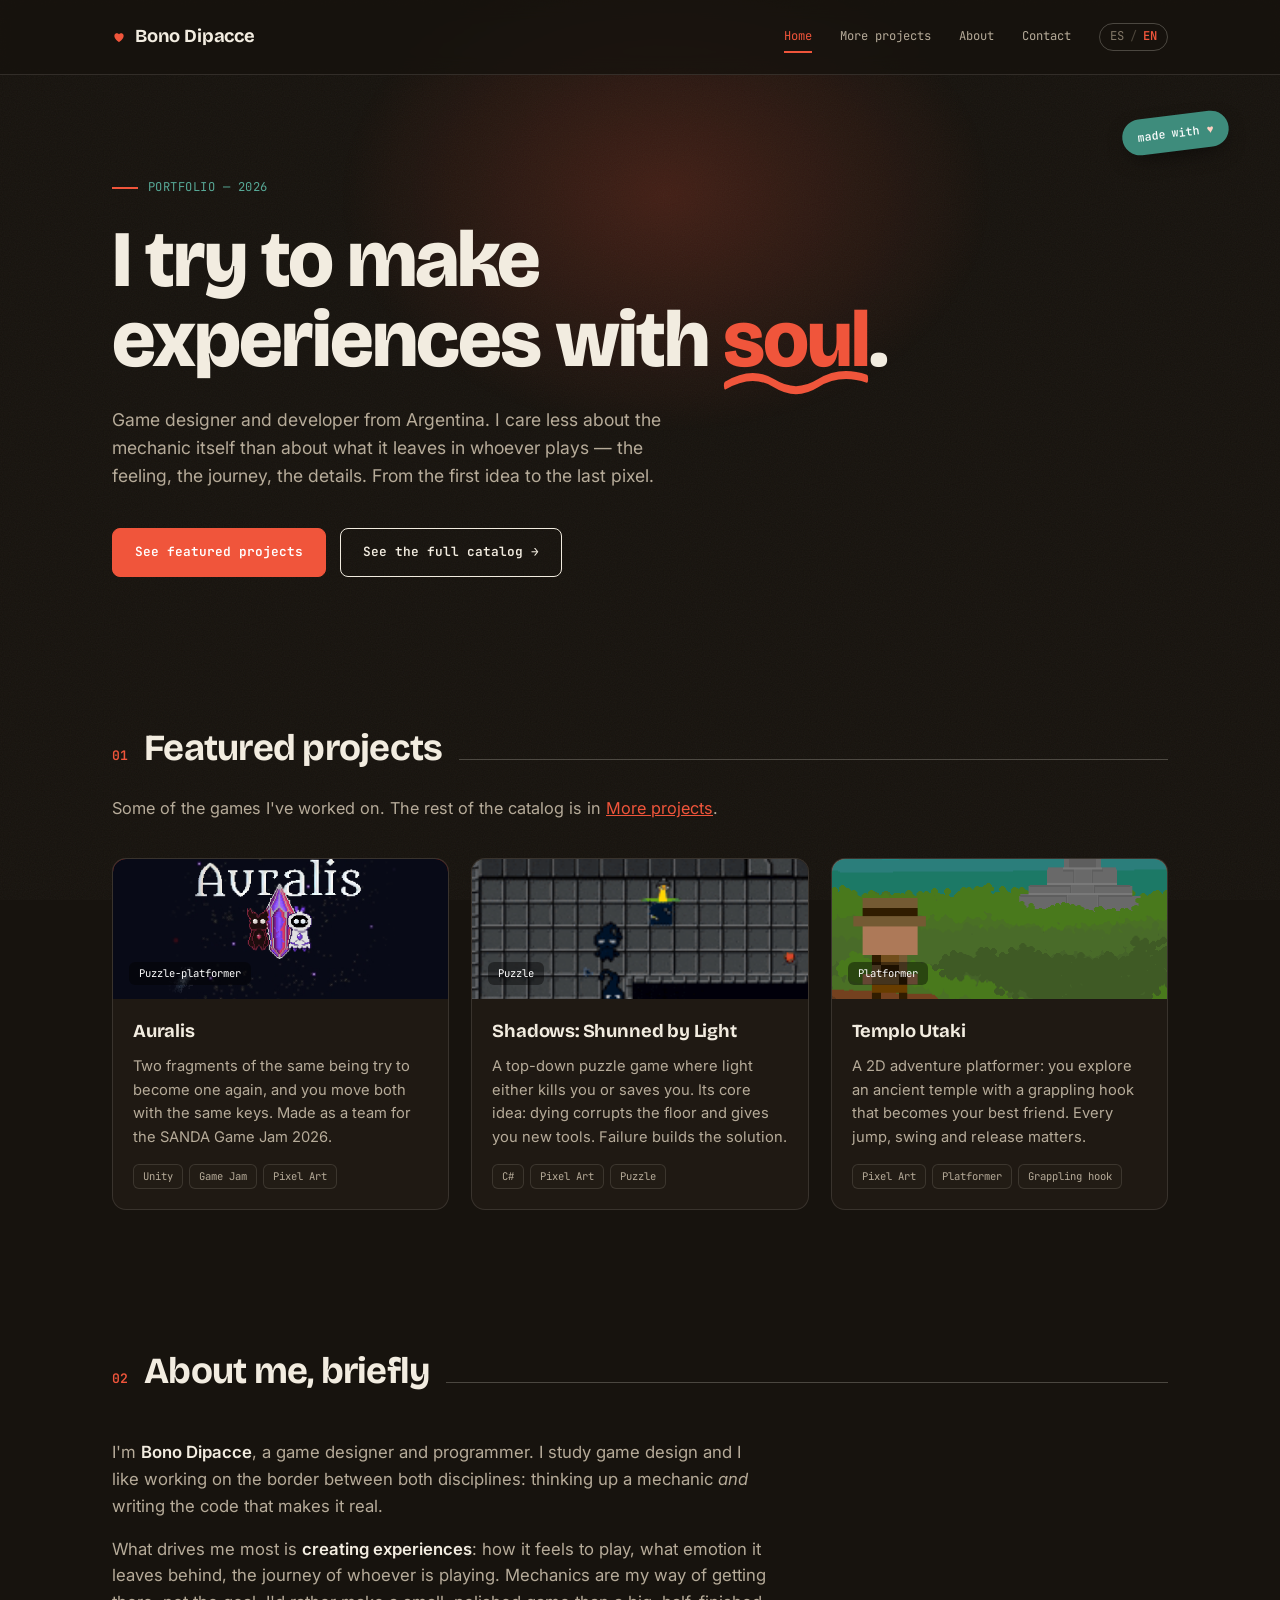
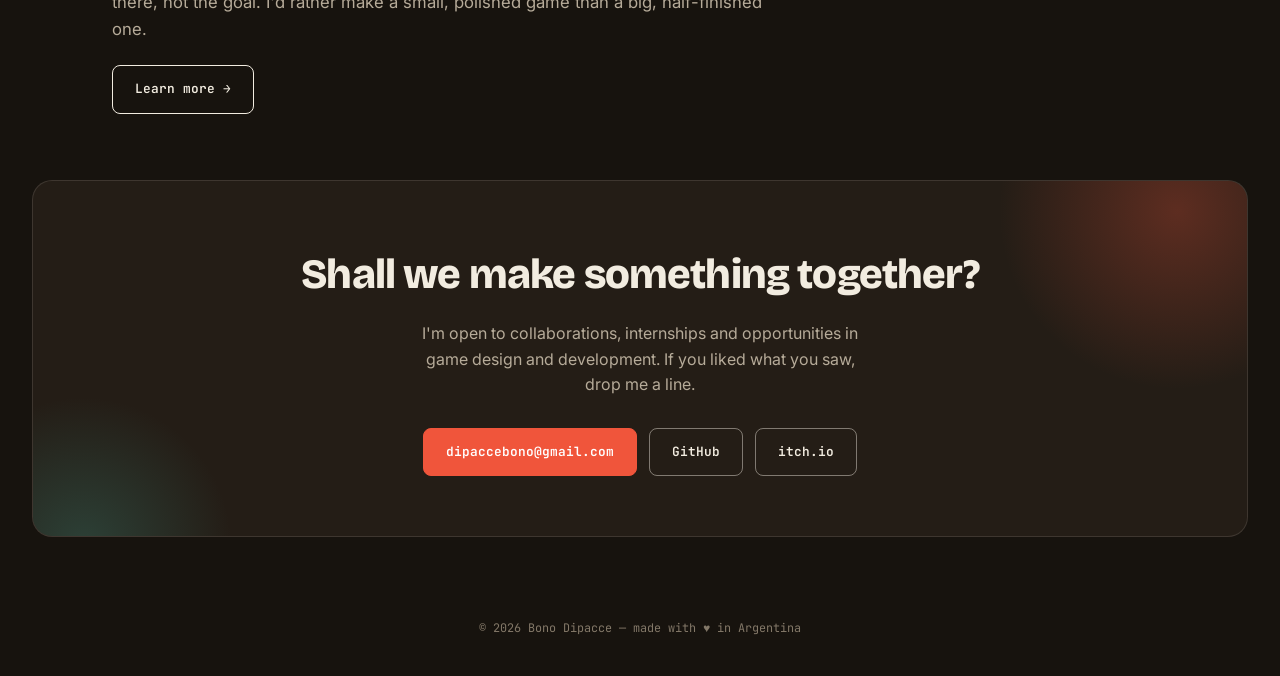
==== commit c2faa761: "Agrega Auralis y sitio bilingue ES/EN con boton de idioma - Nueva pagina proyecto-auralis.html (SAND" ====
--- a/index.html
+++ b/index.html
@@ -1,10 +1,11 @@
 <!DOCTYPE html>
-<html lang="es">
+<html lang="es" data-lang="es">
 <head>
 <meta charset="UTF-8">
 <meta name="viewport" content="width=device-width, initial-scale=1.0">
 <title>Bono Dipacce — Game Designer & Programador</title>
-<meta name="description" content="Portfolio de Bono Dipacce, game designer y programador de Argentina. Juegos hechos en Unity y C#: Shadows: Shunned by Light, Templo Utaki y Los Robots se Volvieron Locos.">
+<meta name="title-en" content="Bono Dipacce — Game Designer & Programmer">
+<meta name="description" content="Portfolio de Bono Dipacce, game designer y programador de Argentina. Juegos hechos en Unity y C#: Auralis, Shadows: Shunned by Light, Templo Utaki y Los Robots se Volvieron Locos.">
 <link rel="canonical" href="https://lyed01.github.io/">
 
 <link rel="icon" href="favicon.png" type="image/png" sizes="32x32">
@@ -15,6 +16,7 @@
 <meta property="og:type" content="website">
 <meta property="og:site_name" content="Bono Dipacce — Portfolio">
 <meta property="og:locale" content="es_AR">
+<meta property="og:locale:alternate" content="en_US">
 <meta property="og:title" content="Bono Dipacce — Game Designer & Programador">
 <meta property="og:description" content="Game designer y programador de Argentina. Busco crear experiencias con alma — juegos hechos en Unity y C#.">
 <meta property="og:url" content="https://lyed01.github.io/">
@@ -28,6 +30,7 @@
 <link rel="preconnect" href="https://fonts.gstatic.com" crossorigin>
 <link href="https://fonts.googleapis.com/css2?family=Bricolage+Grotesque:opsz,wght@12..96,400;12..96,600;12..96,700;12..96,800&family=Inter:wght@400;500;600&family=JetBrains+Mono:wght@400;500;600&display=swap" rel="stylesheet">
 <link rel="stylesheet" href="style.css">
+<script src="lang.js"></script>
 </head>
 <body>
 
@@ -35,24 +38,27 @@
   <nav class="wrap">
     <a href="index.html" class="logo"><span class="logo-mark"></span>Bono Dipacce</a>
     <div class="navlinks">
-      <a href="index.html" class="active">Inicio</a>
-      <a href="proyectos.html">Otros proyectos</a>
-      <a href="sobre-mi.html">Sobre mí</a>
-      <a href="#contacto">Contacto</a>
+      <a href="index.html" class="active"><span lang="es">Inicio</span><span lang="en">Home</span></a>
+      <a href="proyectos.html"><span lang="es">Otros proyectos</span><span lang="en">More projects</span></a>
+      <a href="sobre-mi.html"><span lang="es">Sobre mí</span><span lang="en">About</span></a>
+      <a href="#contacto"><span lang="es">Contacto</span><span lang="en">Contact</span></a>
+      <button class="lang-toggle" type="button" aria-label="Cambiar idioma / Change language"><span class="opt-es">ES</span><span class="sep">/</span><span class="opt-en">EN</span></button>
     </div>
   </nav>
 </header>
 
 <section class="hero">
   <div class="hero-glow"></div>
-  <span class="love-badge">hecho con <b>♥</b></span>
+  <span class="love-badge"><span lang="es">hecho con <b>♥</b></span><span lang="en">made with <b>♥</b></span></span>
   <div class="wrap">
     <div class="eyebrow">PORTFOLIO — 2026</div>
-    <h1 class="title">Busco crear<br>experiencias con <em>alma</em>.</h1>
-    <p class="hero-desc">Game designer y desarrollador de Argentina. Me importa menos la mecánica que lo que deja en quien juega — la sensación, el recorrido, el detalle. Del concepto al último pixel.</p>
+    <h1 class="title" lang="es">Busco crear<br>experiencias con <em>alma</em>.</h1>
+    <h1 class="title" lang="en">I try to make<br>experiences with <em>soul</em>.</h1>
+    <p class="hero-desc" lang="es">Game designer y desarrollador de Argentina. Me importa menos la mecánica que lo que deja en quien juega — la sensación, el recorrido, el detalle. Del concepto al último pixel.</p>
+    <p class="hero-desc" lang="en">Game designer and developer from Argentina. I care less about the mechanic itself than about what it leaves in whoever plays — the feeling, the journey, the details. From the first idea to the last pixel.</p>
     <div class="hero-cta">
-      <a href="#destacados" class="btn btn-fill">Ver proyectos destacados</a>
-      <a href="proyectos.html" class="btn btn-ghost">Ver todo el catálogo →</a>
+      <a href="#destacados" class="btn btn-fill"><span lang="es">Ver proyectos destacados</span><span lang="en">See featured projects</span></a>
+      <a href="proyectos.html" class="btn btn-ghost"><span lang="es">Ver todo el catálogo →</span><span lang="en">See the full catalog →</span></a>
     </div>
   </div>
 </section>
@@ -61,40 +67,44 @@
   <div class="wrap">
     <div class="section-head">
       <span class="section-num">01</span>
-      <span class="section-title">Proyectos destacados</span>
+      <span class="section-title"><span lang="es">Proyectos destacados</span><span lang="en">Featured projects</span></span>
       <span class="section-line"></span>
     </div>
-    <p class="section-sub">Algunos de los juegos en los que trabajé. El resto del catálogo está en <a href="proyectos.html" style="color:var(--red); text-decoration:underline;">Otros proyectos</a>.</p>
+    <p class="section-sub" lang="es">Algunos de los juegos en los que trabajé. El resto del catálogo está en <a href="proyectos.html" style="color:var(--red); text-decoration:underline;">Otros proyectos</a>.</p>
+    <p class="section-sub" lang="en">Some of the games I've worked on. The rest of the catalog is in <a href="proyectos.html" style="color:var(--red); text-decoration:underline;">More projects</a>.</p>
 
     <div class="grid">
 
-      <!-- PROYECTO DESTACADO 1 — SHADOWS -->
+      <!-- PROYECTO DESTACADO 1 — AURALIS -->
+      <a href="proyecto-auralis.html" class="card">
+        <div class="card-art art-2d has-img"><img src="img/auralis-cover.png" alt="Portada de Auralis" class="pixel"><span class="card-chip">Puzzle-platformer</span></div>
+        <div class="card-body">
+          <div class="card-title">Auralis</div>
+          <p class="card-desc" lang="es">Dos fragmentos de un mismo ser buscan volver a ser uno, y los movés a los dos con las mismas teclas. Hecho en equipo para la SANDA Game Jam 2026.</p>
+          <p class="card-desc" lang="en">Two fragments of the same being try to become one again, and you move both with the same keys. Made as a team for the SANDA Game Jam 2026.</p>
+          <div class="pills"><span class="pill">Unity</span><span class="pill">Game Jam</span><span class="pill">Pixel Art</span></div>
+        </div>
+      </a>
+
+      <!-- PROYECTO DESTACADO 2 — SHADOWS -->
       <a href="proyecto-shadows.html" class="card">
         <div class="card-art art-3d has-img"><img src="img/shadows-cover.gif" alt="Portada de Shadows" class="pixel"><span class="card-chip">Puzzle</span></div>
         <div class="card-body">
           <div class="card-title">Shadows: Shunned by Light</div>
-          <p class="card-desc">Puzzle top-down donde la luz te mata o te salva. Su idea central: morir corrompe el piso y te da nuevas herramientas. El fracaso construye la solución.</p>
+          <p class="card-desc" lang="es">Puzzle top-down donde la luz te mata o te salva. Su idea central: morir corrompe el piso y te da nuevas herramientas. El fracaso construye la solución.</p>
+          <p class="card-desc" lang="en">A top-down puzzle game where light either kills you or saves you. Its core idea: dying corrupts the floor and gives you new tools. Failure builds the solution.</p>
           <div class="pills"><span class="pill">C#</span><span class="pill">Pixel Art</span><span class="pill">Puzzle</span></div>
         </div>
       </a>
 
-      <!-- PROYECTO DESTACADO 2 — TEMPLO UTAKI -->
+      <!-- PROYECTO DESTACADO 3 — TEMPLO UTAKI -->
       <a href="proyecto-templo-utaki.html" class="card">
-        <div class="card-art art-2d has-img"><img src="img/utaki-cover.png" alt="Portada de Templo Utaki"><span class="card-chip">Plataformas</span></div>
+        <div class="card-art art-2d has-img"><img src="img/utaki-cover.png" alt="Portada de Templo Utaki"><span class="card-chip"><span lang="es">Plataformas</span><span lang="en">Platformer</span></span></div>
         <div class="card-body">
           <div class="card-title">Templo Utaki</div>
-          <p class="card-desc">Platformer 2D de aventura: explorás un templo antiguo con un gancho de agarre que se vuelve tu mejor amigo. Cada salto, giro y suelta importa.</p>
-          <div class="pills"><span class="pill">Pixel Art</span><span class="pill">Plataformas</span><span class="pill">Gancho</span></div>
-        </div>
-      </a>
-
-      <!-- PROYECTO DESTACADO 3 — LOS ROBOTS -->
-      <a href="proyecto-robots.html" class="card">
-        <div class="card-art art-code has-img"><img src="img/robots-cover.png" alt="Portada de Los Robots se Volvieron Locos y Atacan el Reino"><span class="card-chip">Tower Defense</span></div>
-        <div class="card-body">
-          <div class="card-title">Los Robots se Volvieron Locos y Atacan el Reino</div>
-          <p class="card-desc">Tower defense: defendé el castillo de oleadas de robots administrando torres, monedas y espacio. ¿Cuántas oleadas aguantás?</p>
-          <div class="pills"><span class="pill">Unity</span><span class="pill">Estrategia</span><span class="pill">Pixel Art</span></div>
+          <p class="card-desc" lang="es">Platformer 2D de aventura: explorás un templo antiguo con un gancho de agarre que se vuelve tu mejor amigo. Cada salto, giro y suelta importa.</p>
+          <p class="card-desc" lang="en">A 2D adventure platformer: you explore an ancient temple with a grappling hook that becomes your best friend. Every jump, swing and release matters.</p>
+          <div class="pills"><span class="pill">Pixel Art</span><span class="pill"><span lang="es">Plataformas</span><span lang="en">Platformer</span></span><span class="pill"><span lang="es">Gancho</span><span lang="en">Grappling hook</span></span></div>
         </div>
       </a>
 
@@ -106,14 +116,16 @@
   <div class="wrap">
     <div class="section-head">
       <span class="section-num">02</span>
-      <span class="section-title">Sobre mí, en breve</span>
+      <span class="section-title"><span lang="es">Sobre mí, en breve</span><span lang="en">About me, briefly</span></span>
       <span class="section-line"></span>
     </div>
     <div class="about-grid" style="grid-template-columns:1fr;">
       <div class="about-text">
-        <p>Soy <strong>Bono Dipacce</strong>, game designer y programador. Estudio diseño de videojuegos y me gusta trabajar en la frontera entre las dos disciplinas: pensar una mecánica <em>y</em> escribir el código que la hace real.</p>
-        <p>Lo que más me mueve es la <strong>creación de experiencias</strong>: cómo se siente jugar, qué emoción deja, el recorrido de quien juega. Las mecánicas son mi manera de llegar ahí, no el fin. Prefiero un juego chico y pulido antes que uno grande a medias.</p>
-        <a href="sobre-mi.html" class="btn btn-ghost" style="margin-top:6px;">Conocer más →</a>
+        <p lang="es">Soy <strong>Bono Dipacce</strong>, game designer y programador. Estudio diseño de videojuegos y me gusta trabajar en la frontera entre las dos disciplinas: pensar una mecánica <em>y</em> escribir el código que la hace real.</p>
+        <p lang="en">I'm <strong>Bono Dipacce</strong>, a game designer and programmer. I study game design and I like working on the border between both disciplines: thinking up a mechanic <em>and</em> writing the code that makes it real.</p>
+        <p lang="es">Lo que más me mueve es la <strong>creación de experiencias</strong>: cómo se siente jugar, qué emoción deja, el recorrido de quien juega. Las mecánicas son mi manera de llegar ahí, no el fin. Prefiero un juego chico y pulido antes que uno grande a medias.</p>
+        <p lang="en">What drives me most is <strong>creating experiences</strong>: how it feels to play, what emotion it leaves behind, the journey of whoever is playing. Mechanics are my way of getting there, not the goal. I'd rather make a small, polished game than a big, half-finished one.</p>
+        <a href="sobre-mi.html" class="btn btn-ghost" style="margin-top:6px;"><span lang="es">Conocer más →</span><span lang="en">Learn more →</span></a>
       </div>
     </div>
   </div>
@@ -121,8 +133,9 @@
 
 <section id="contacto">
   <div class="contact">
-    <h2>¿Hacemos algo juntos?</h2>
-    <p>Estoy abierto a colaboraciones, prácticas y oportunidades en game design y desarrollo. Si te gustó lo que viste, escribime.</p>
+    <h2><span lang="es">¿Hacemos algo juntos?</span><span lang="en">Shall we make something together?</span></h2>
+    <p lang="es">Estoy abierto a colaboraciones, prácticas y oportunidades en game design y desarrollo. Si te gustó lo que viste, escribime.</p>
+    <p lang="en">I'm open to collaborations, internships and opportunities in game design and development. If you liked what you saw, drop me a line.</p>
     <div class="contact-links">
       <a href="mailto:dipaccebono@gmail.com" class="btn btn-fill">dipaccebono@gmail.com</a>
       <a href="https://github.com/Lyed01" target="_blank" rel="noopener" class="btn btn-ghost">GitHub</a>
@@ -131,7 +144,7 @@
   </div>
 </section>
 
-<footer class="site-footer">© 2026 Bono Dipacce — hecho con ♥ en Argentina</footer>
+<footer class="site-footer"><span lang="es">© 2026 Bono Dipacce — hecho con ♥ en Argentina</span><span lang="en">© 2026 Bono Dipacce — made with ♥ in Argentina</span></footer>
 
 </body>
 </html>
--- a/style.css
+++ b/style.css
@@ -76,6 +76,20 @@
 .navlinks a:hover::after, .navlinks a.active::after{ width:100%; }
 @media (max-width:640px){ .navlinks{ gap:16px; font-size:0.7rem; } }
 
+/* IDIOMA — cada texto existe en los dos idiomas (lang="es" / lang="en") y se muestra uno solo */
+:root[data-lang="es"] body [lang="en"],
+:root[data-lang="en"] body [lang="es"]{ display:none !important; }
+.lang-toggle{
+  font: inherit; color: var(--ink-faint); background: none; cursor: pointer;
+  border: 1px solid var(--line-strong); border-radius: 999px;
+  padding: 3px 10px; display:inline-flex; align-items:center; gap:6px;
+  transition: border-color .2s, color .2s;
+}
+.lang-toggle:hover{ border-color: var(--red); color: var(--ink-soft); }
+.lang-toggle .sep{ opacity: .5; }
+:root[data-lang="es"] .lang-toggle .opt-es,
+:root[data-lang="en"] .lang-toggle .opt-en{ color: var(--red); font-weight: 600; }
+
 /* HERO */
 .hero{ position:relative; padding: 96px 0 76px; }
 .hero-glow{
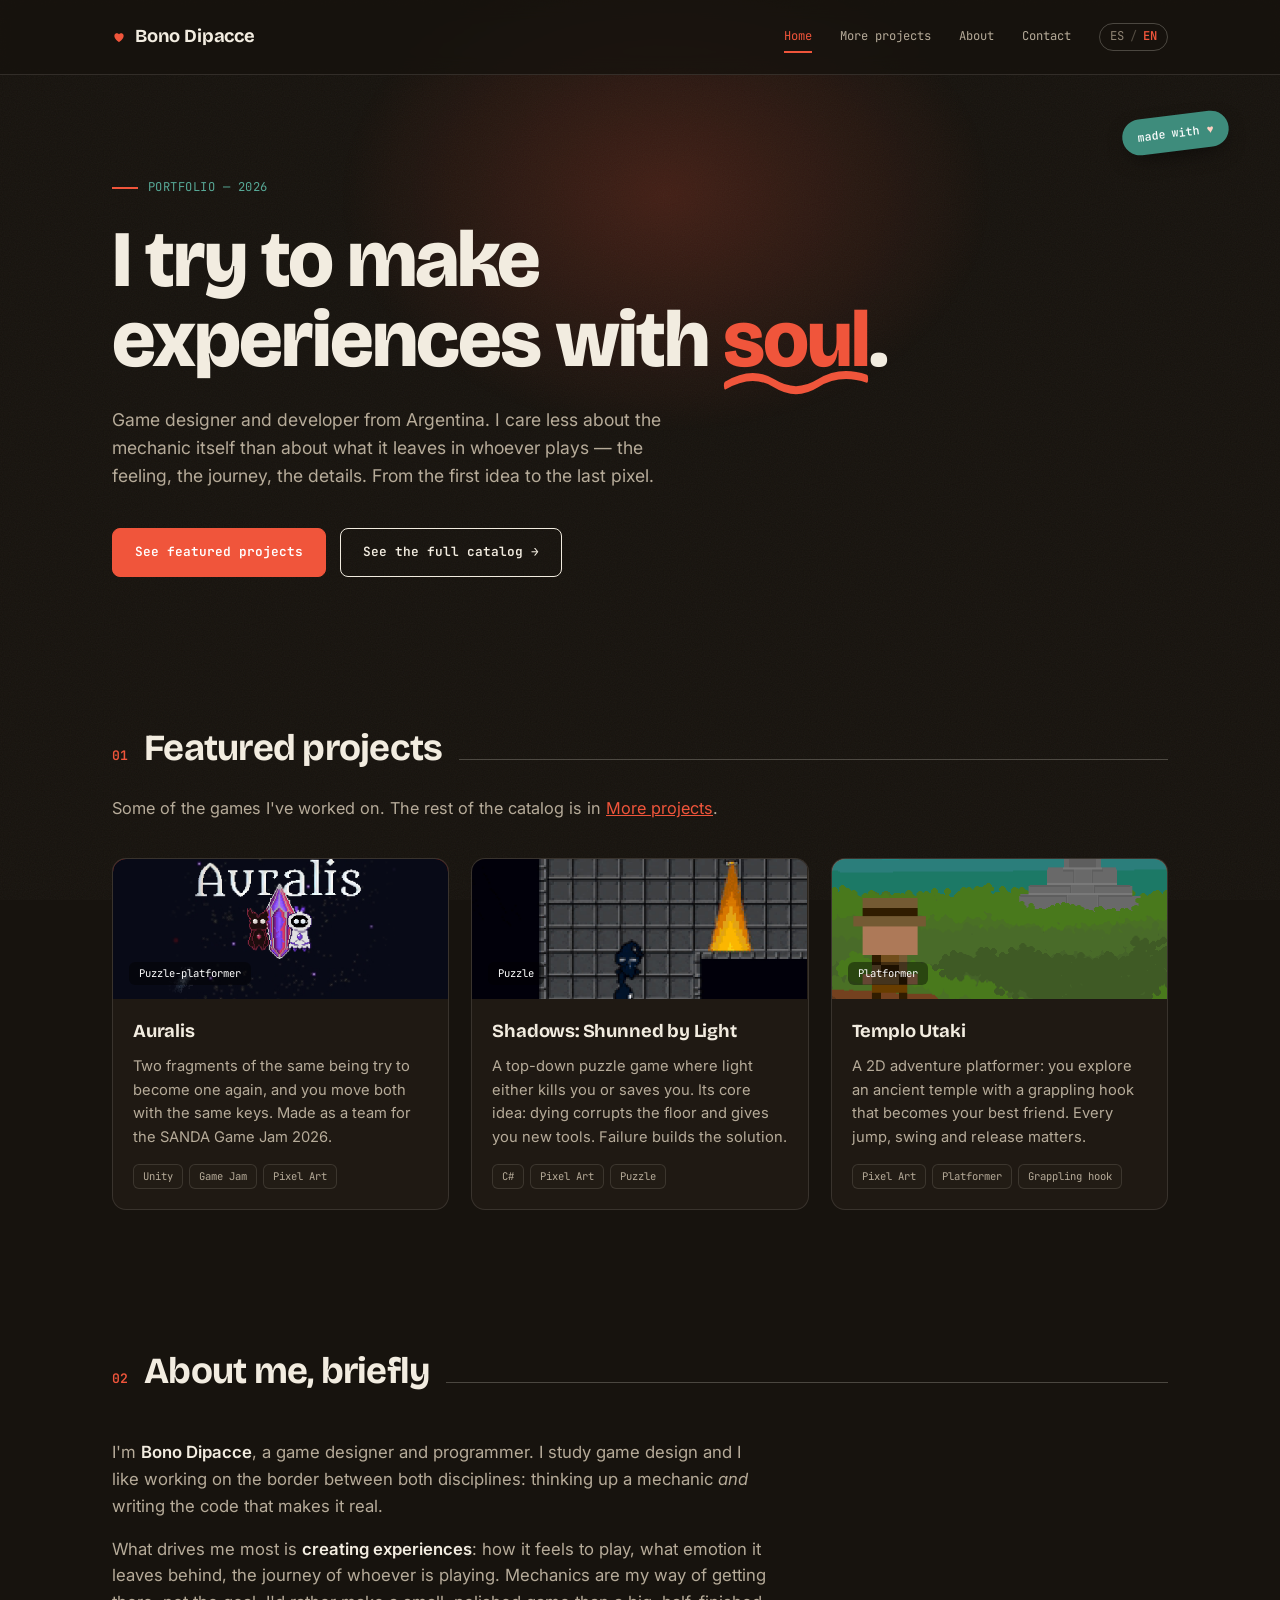
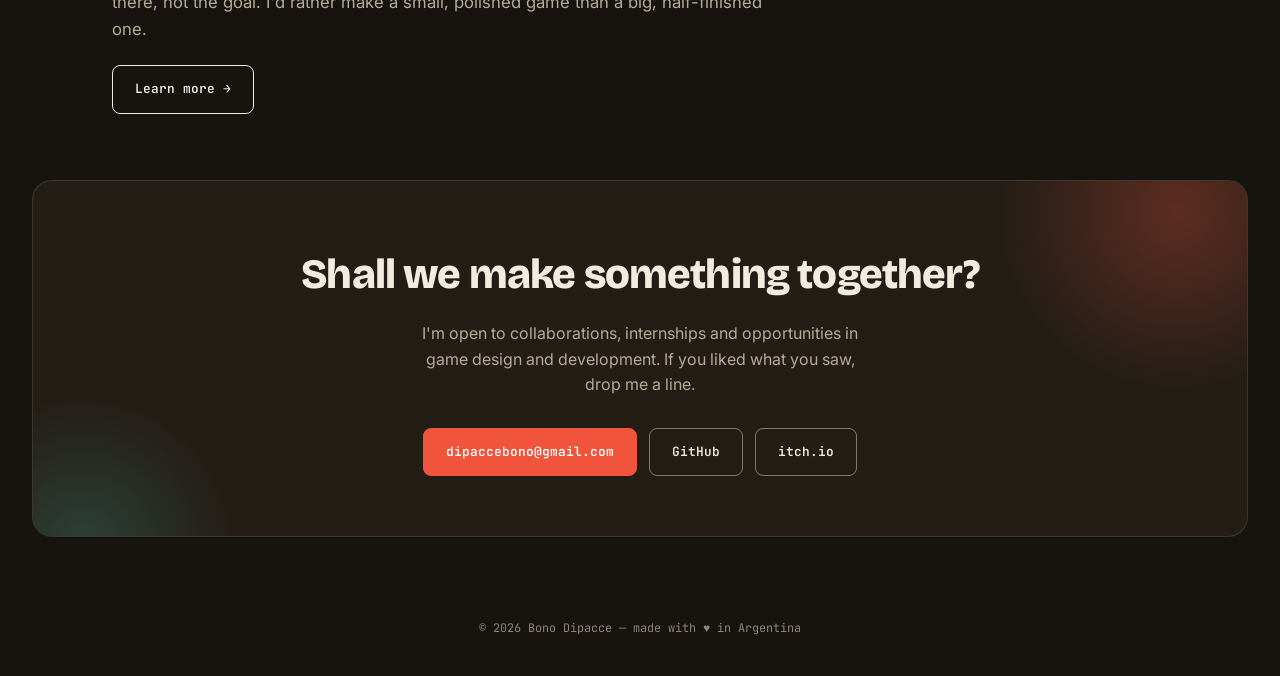
==== commit 91ac650f: "Videos de gameplay, placeholders fuera, aporte en Utaki y mejoras de carga - Auralis: clips de gamep" ====
--- a/index.html
+++ b/index.html
@@ -31,6 +31,7 @@
 <link href="https://fonts.googleapis.com/css2?family=Bricolage+Grotesque:opsz,wght@12..96,400;12..96,600;12..96,700;12..96,800&family=Inter:wght@400;500;600&family=JetBrains+Mono:wght@400;500;600&display=swap" rel="stylesheet">
 <link rel="stylesheet" href="style.css">
 <script src="lang.js"></script>
+<script src="site.js" defer></script>
 </head>
 <body>
 
@@ -77,7 +78,7 @@
 
       <!-- PROYECTO DESTACADO 1 — AURALIS -->
       <a href="proyecto-auralis.html" class="card">
-        <div class="card-art art-2d has-img"><img src="img/auralis-cover.png" alt="Portada de Auralis" class="pixel"><span class="card-chip">Puzzle-platformer</span></div>
+        <div class="card-art art-2d has-img"><img src="img/auralis-cover.png" alt="Portada de Auralis" class="pixel" width="2100" height="900" loading="lazy" decoding="async"><span class="card-chip">Puzzle-platformer</span></div>
         <div class="card-body">
           <div class="card-title">Auralis</div>
           <p class="card-desc" lang="es">Dos fragmentos de un mismo ser buscan volver a ser uno, y los movés a los dos con las mismas teclas. Hecho en equipo para la SANDA Game Jam 2026.</p>
@@ -88,7 +89,7 @@
 
       <!-- PROYECTO DESTACADO 2 — SHADOWS -->
       <a href="proyecto-shadows.html" class="card">
-        <div class="card-art art-3d has-img"><img src="img/shadows-cover.gif" alt="Portada de Shadows" class="pixel"><span class="card-chip">Puzzle</span></div>
+        <div class="card-art art-3d has-img"><video autoplay muted loop playsinline preload="metadata" poster="img/shadows-cover-poster.jpg" aria-label="Gameplay de Shadows"><source src="img/shadows-cover.mp4" type="video/mp4"></video><span class="card-chip">Puzzle</span></div>
         <div class="card-body">
           <div class="card-title">Shadows: Shunned by Light</div>
           <p class="card-desc" lang="es">Puzzle top-down donde la luz te mata o te salva. Su idea central: morir corrompe el piso y te da nuevas herramientas. El fracaso construye la solución.</p>
@@ -99,7 +100,7 @@
 
       <!-- PROYECTO DESTACADO 3 — TEMPLO UTAKI -->
       <a href="proyecto-templo-utaki.html" class="card">
-        <div class="card-art art-2d has-img"><img src="img/utaki-cover.png" alt="Portada de Templo Utaki"><span class="card-chip"><span lang="es">Plataformas</span><span lang="en">Platformer</span></span></div>
+        <div class="card-art art-2d has-img"><img src="img/utaki-cover.png" alt="Portada de Templo Utaki" width="1316" height="900" loading="lazy" decoding="async"><span class="card-chip"><span lang="es">Plataformas</span><span lang="en">Platformer</span></span></div>
         <div class="card-body">
           <div class="card-title">Templo Utaki</div>
           <p class="card-desc" lang="es">Platformer 2D de aventura: explorás un templo antiguo con un gancho de agarre que se vuelve tu mejor amigo. Cada salto, giro y suelta importa.</p>
--- a/style.css
+++ b/style.css
@@ -6,7 +6,7 @@
   --panel: #241D16;
   --ink: #F2ECE0;
   --ink-soft: #B6AB99;
-  --ink-faint: #837868;
+  --ink-faint: #908575;  /* 4.5:1 sobre paper, card y panel (WCAG AA) */
   /* Acento primario: bermellón, más vivo sobre oscuro */
   --red: #F0553B;
   --red-deep: #D2402A;
@@ -175,7 +175,7 @@
   background-image: radial-gradient(circle at 1px 1px, rgba(255,255,255,0.9) 1px, transparent 0);
   background-size: 12px 12px;
 }
-.card-art img{ position:absolute; inset:0; width:100%; height:100%; object-fit:cover; z-index:0; }
+.card-art img, .card-art video{ position:absolute; inset:0; width:100%; height:100%; object-fit:cover; z-index:0; }
 .card-art.has-img::after{ display:none; }
 .card-chip{
   font-family: var(--font-mono); font-size:0.66rem; color:#fff;
@@ -299,13 +299,14 @@
   display:flex; align-items:center; justify-content:center; text-align:center;
   aspect-ratio: 16 / 9; color: var(--ink-faint);
 }
-.shot img{ width:100%; height:100%; object-fit:cover; display:block; }
+.shot img, .shot video{ width:100%; height:100%; object-fit:cover; display:block; }
 .shot.empty::after{
   content: attr(data-label); font-family: var(--font-mono); font-size:0.78rem;
   padding: 0 20px; opacity: 0.8; white-space:pre-line;
 }
 .shot.empty{ border-style: dashed; border-color: var(--line-strong); }
 .proj-cover{ margin-top: 40px; aspect-ratio: 21 / 9; }
+.proj-cover.is-video{ aspect-ratio: 16 / 9; }
 
 /* Bloques de contenido */
 .prose{ max-width: 66ch; }
